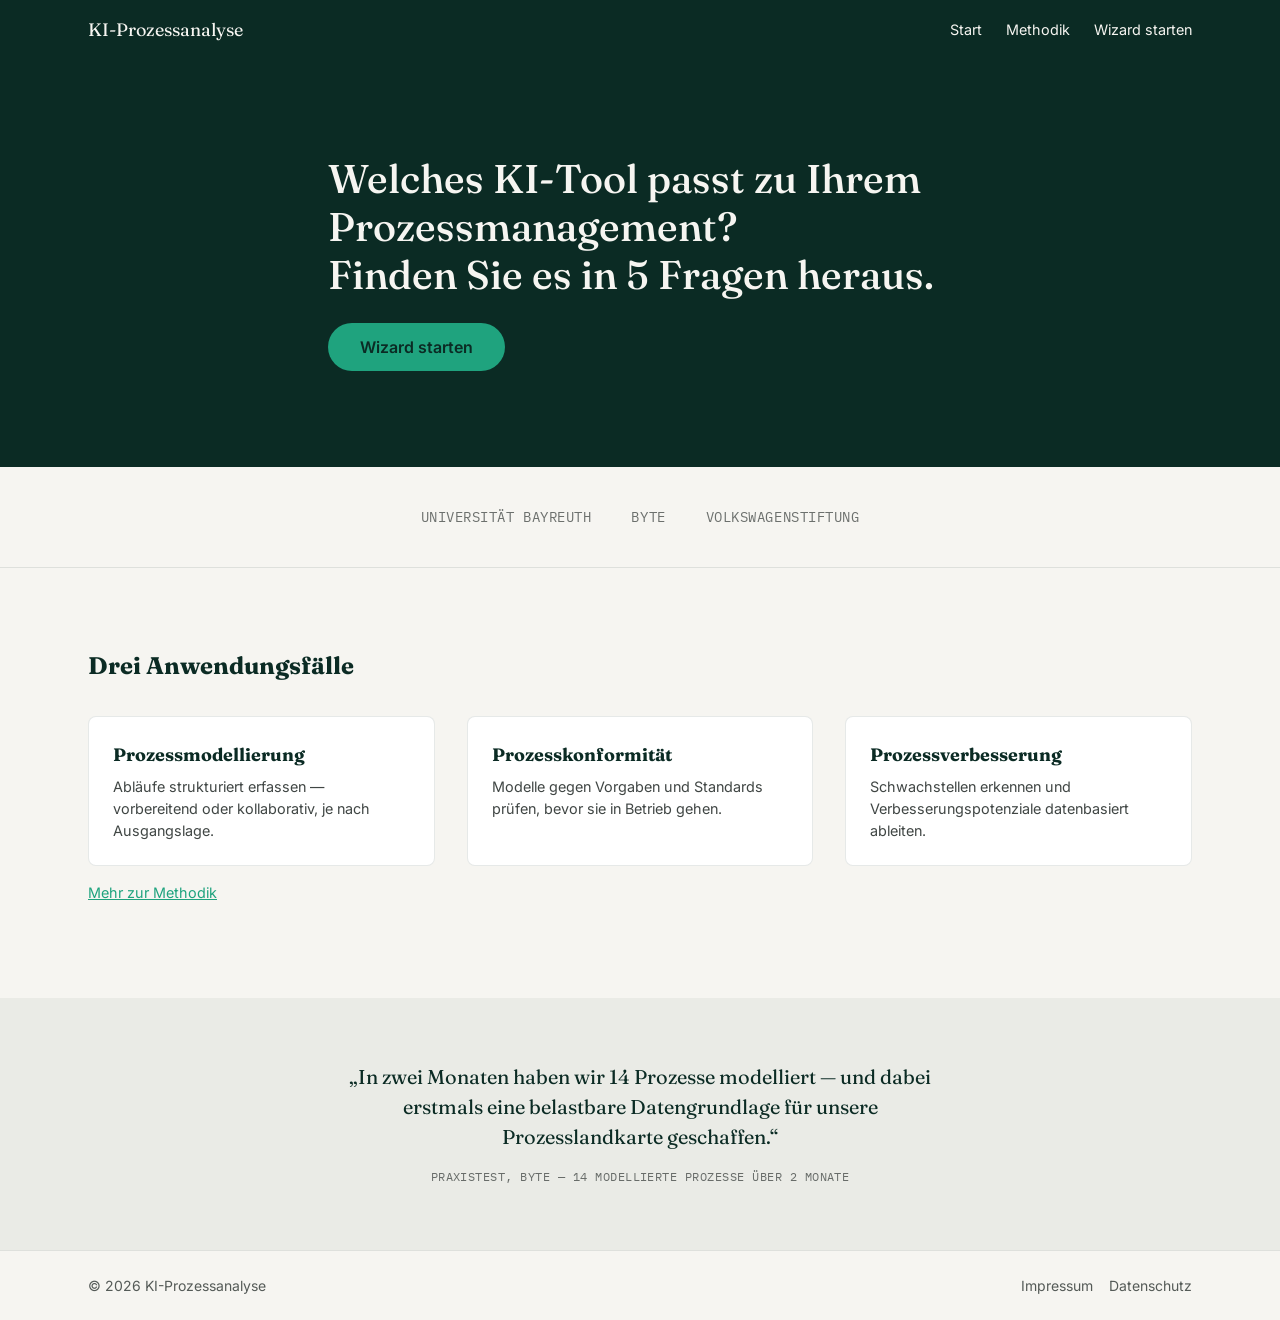
==== index.html @ 572a0d32 "Add interactive decision-tool site per website spec Static HTML/CSS/vanilla JS build (no Node/build " ====
<!DOCTYPE html>
<html lang="de">
<head>
<meta charset="UTF-8" />
<meta name="viewport" content="width=device-width, initial-scale=1.0" />
<title>KI-Prozessanalyse — Finden Sie das passende Tool</title>
<meta
  name="description"
  content="Interaktiver Entscheidungsbaum: Beantworten Sie 5 Fragen und erhalten Sie eine personalisierte Empfehlung für ADONIS, SUMM AI, PICTURE nova oder Open-Source-Alternativen."
/>
<link rel="preconnect" href="https://fonts.googleapis.com" />
<link rel="preconnect" href="https://fonts.gstatic.com" crossorigin />
<link
  href="https://fonts.googleapis.com/css2?family=Fraunces:wght@400;500;600&family=IBM+Plex+Mono:wght@400;500&family=Inter:wght@400;500;600&display=swap"
  rel="stylesheet"
/>
<link rel="stylesheet" href="css/styles.css" />
</head>
<body>

<header class="site-header">
  <div class="wrap">
    <a href="index.html" class="logo">KI-Prozessanalyse</a>
    <nav aria-label="Hauptnavigation">
      <ul>
        <li><a href="index.html">Start</a></li>
        <li><a href="methodik.html">Methodik</a></li>
        <li><a href="wizard.html">Wizard starten</a></li>
      </ul>
    </nav>
  </div>
</header>

<main>
  <section class="hero">
    <div class="wrap-narrow">
      <h1>Welches KI-Tool passt zu Ihrem Prozessmanagement?<br />Finden Sie es in 5 Fragen heraus.</h1>
      <a href="wizard.html" class="btn">Wizard starten</a>
    </div>
  </section>

  <section class="trust-bar">
    <div class="wrap">
      <span>Universität Bayreuth</span>
      <span>byte</span>
      <span>VolkswagenStiftung</span>
    </div>
  </section>

  <section class="section">
    <div class="wrap">
      <h2>Drei Anwendungsfälle</h2>
      <div class="cards">
        <div class="card">
          <h3>Prozessmodellierung</h3>
          <p>Abläufe strukturiert erfassen — vorbereitend oder kollaborativ, je nach Ausgangslage.</p>
        </div>
        <div class="card">
          <h3>Prozesskonformität</h3>
          <p>Modelle gegen Vorgaben und Standards prüfen, bevor sie in Betrieb gehen.</p>
        </div>
        <div class="card">
          <h3>Prozessverbesserung</h3>
          <p>Schwachstellen erkennen und Verbesserungspotenziale datenbasiert ableiten.</p>
        </div>
      </div>
      <p style="margin-top: 1rem; font-size: 0.9rem">
        <a href="methodik.html" style="color: var(--color-accent); text-decoration: underline">Mehr zur Methodik</a>
      </p>
    </div>
  </section>

  <section class="quote-section">
    <div class="wrap-narrow">
      <blockquote>
        &bdquo;In zwei Monaten haben wir 14 Prozesse modelliert &mdash; und dabei erstmals eine belastbare
        Datengrundlage für unsere Prozesslandkarte geschaffen.&ldquo;
      </blockquote>
      <cite>Praxistest, byte &mdash; 14 modellierte Prozesse über 2 Monate</cite>
    </div>
  </section>
</main>

<footer class="site-footer">
  <div class="wrap">
    <span>&copy; 2026 KI-Prozessanalyse</span>
    <nav aria-label="Rechtliches">
      <ul>
        <li><a href="impressum.html">Impressum</a></li>
        <li><a href="datenschutz.html">Datenschutz</a></li>
      </ul>
    </nav>
  </div>
</footer>
</body>
</html>
---- css/styles.css ----
:root {
  --color-primary: #0b2b24;
  --color-accent: #1fa37e;
  --color-accent-light: #8fe3c4;
  --color-neutral: #f6f5f1;
  --color-ink: #101815;
  --color-warn: #c97a3d;

  --font-display: "Fraunces", serif;
  --font-body: "Inter", sans-serif;
  --font-mono: "IBM Plex Mono", monospace;
}

* {
  box-sizing: border-box;
}

html,
body {
  margin: 0;
  padding: 0;
}

body {
  background-color: var(--color-neutral);
  color: var(--color-ink);
  font-family: var(--font-body);
  line-height: 1.5;
}

a {
  color: inherit;
}

:focus-visible {
  outline: 2px solid var(--color-accent);
  outline-offset: 2px;
  border-radius: 2px;
}

@media (prefers-reduced-motion: reduce) {
  *,
  *::before,
  *::after {
    animation-duration: 0.001ms !important;
    animation-iteration-count: 1 !important;
    transition-duration: 0.001ms !important;
    scroll-behavior: auto !important;
  }
}

/* Layout */
.wrap {
  max-width: 72rem;
  margin: 0 auto;
  padding: 0 1.5rem;
}

.wrap-narrow {
  max-width: 42rem;
  margin: 0 auto;
  padding: 0 1.5rem;
}

/* Header */
.site-header {
  background-color: var(--color-primary);
  color: var(--color-neutral);
}

.site-header .wrap {
  display: flex;
  align-items: center;
  justify-content: space-between;
  padding-top: 1rem;
  padding-bottom: 1rem;
}

.site-header .logo {
  font-family: var(--font-display);
  font-size: 1.125rem;
  text-decoration: none;
}

.site-header nav ul {
  display: flex;
  gap: 1.5rem;
  list-style: none;
  margin: 0;
  padding: 0;
  font-size: 0.9rem;
}

.site-header nav a {
  text-decoration: none;
}

.site-header nav a:hover {
  color: var(--color-accent-light);
}

/* Footer */
.site-footer {
  border-top: 1px solid rgba(11, 43, 36, 0.1);
  background-color: var(--color-neutral);
}

.site-footer .wrap {
  display: flex;
  flex-wrap: wrap;
  align-items: center;
  justify-content: space-between;
  gap: 0.5rem;
  padding-top: 1.5rem;
  padding-bottom: 1.5rem;
  font-size: 0.875rem;
  color: rgba(16, 24, 21, 0.7);
}

.site-footer nav ul {
  display: flex;
  gap: 1rem;
  list-style: none;
  margin: 0;
  padding: 0;
}

.site-footer nav a {
  text-decoration: none;
}

.site-footer nav a:hover {
  color: var(--color-accent);
}

/* Hero */
.hero {
  background-color: var(--color-primary);
  color: var(--color-neutral);
}

.hero .wrap-narrow {
  padding-top: 6rem;
  padding-bottom: 6rem;
}

.hero h1 {
  font-family: var(--font-display);
  font-weight: 500;
  font-size: 2.5rem;
  line-height: 1.2;
  margin: 0 0 1.5rem;
}

/* Buttons */
.btn {
  display: inline-block;
  border: none;
  border-radius: 999px;
  background-color: var(--color-accent);
  color: var(--color-primary);
  font-family: var(--font-body);
  font-weight: 600;
  font-size: 1rem;
  padding: 0.75rem 2rem;
  text-decoration: none;
  cursor: pointer;
  transition: background-color 0.2s ease;
}

.btn:hover {
  background-color: var(--color-accent-light);
}

.btn:disabled {
  opacity: 0.6;
  cursor: not-allowed;
}

/* Trust bar */
.trust-bar {
  border-bottom: 1px solid rgba(11, 43, 36, 0.1);
  padding: 2.5rem 0;
}

.trust-bar .wrap {
  display: flex;
  flex-wrap: wrap;
  justify-content: center;
  gap: 1rem 2.5rem;
  font-family: var(--font-mono);
  font-size: 0.85rem;
  text-transform: uppercase;
  letter-spacing: 0.04em;
  color: rgba(16, 24, 21, 0.6);
}

/* Sections */
.section {
  padding: 5rem 0;
}

.section h2 {
  font-family: var(--font-display);
  font-size: 1.5rem;
  color: var(--color-primary);
  margin: 0;
}

.cards {
  display: grid;
  gap: 2rem;
  margin-top: 2rem;
  grid-template-columns: 1fr;
}

@media (min-width: 640px) {
  .cards {
    grid-template-columns: repeat(3, 1fr);
  }
}

.card {
  border: 1px solid rgba(11, 43, 36, 0.1);
  background-color: #fff;
  border-radius: 0.5rem;
  padding: 1.5rem;
}

.card h3 {
  font-family: var(--font-display);
  font-size: 1.125rem;
  color: var(--color-primary);
  margin: 0 0 0.5rem;
}

.card p {
  margin: 0;
  font-size: 0.9rem;
  color: rgba(16, 24, 21, 0.8);
}

/* Quote */
.quote-section {
  background-color: rgba(11, 43, 36, 0.05);
  padding: 4rem 0;
  text-align: center;
}

.quote-section blockquote {
  font-family: var(--font-display);
  font-size: 1.25rem;
  color: var(--color-primary);
  margin: 0;
}

.quote-section cite {
  display: block;
  margin-top: 1rem;
  font-family: var(--font-mono);
  font-size: 0.75rem;
  text-transform: uppercase;
  letter-spacing: 0.04em;
  color: rgba(16, 24, 21, 0.6);
  font-style: normal;
}

/* Wizard */
.wizard-section {
  padding: 4rem 0;
}

.process-path {
  width: 100%;
}

.process-path .step-label {
  font-family: var(--font-mono);
  font-size: 0.75rem;
  text-transform: uppercase;
  letter-spacing: 0.04em;
  color: rgba(11, 43, 36, 0.7);
  margin-bottom: 0.5rem;
}

.process-path svg {
  width: 100%;
  height: 1rem;
  overflow: visible;
  display: block;
}

.process-path .progress-line {
  transition: x2 0.4s ease-out;
}

.process-path circle {
  transition: r 0.3s ease, fill 0.3s ease;
}

.wizard-question h1 {
  font-family: var(--font-display);
  font-size: 1.875rem;
  color: var(--color-primary);
  margin: 2.5rem 0 0;
}

.wizard-question .helper {
  margin-top: 0.5rem;
  font-size: 0.9rem;
  color: rgba(16, 24, 21, 0.7);
}

.options {
  display: flex;
  flex-direction: column;
  gap: 0.75rem;
  margin-top: 2rem;
}

.option-btn {
  border: 1px solid rgba(11, 43, 36, 0.15);
  background-color: #fff;
  color: var(--color-ink);
  border-radius: 0.5rem;
  padding: 1rem 1.5rem;
  text-align: left;
  font-family: var(--font-body);
  font-size: 1rem;
  cursor: pointer;
  transition: border-color 0.2s ease, background-color 0.2s ease;
}

.option-btn:hover {
  border-color: var(--color-accent);
  background-color: rgba(143, 227, 196, 0.2);
}

.option-btn.selected {
  border-color: var(--color-accent);
  background-color: rgba(31, 163, 126, 0.1);
  color: var(--color-primary);
}

.back-link {
  margin-top: 2rem;
  background: none;
  border: none;
  padding: 0;
  font-family: var(--font-mono);
  font-size: 0.75rem;
  text-transform: uppercase;
  letter-spacing: 0.04em;
  color: rgba(16, 24, 21, 0.6);
  cursor: pointer;
}

.back-link:hover {
  color: var(--color-primary);
}

/* Result page */
.result-eyebrow {
  font-family: var(--font-mono);
  font-size: 0.75rem;
  text-transform: uppercase;
  letter-spacing: 0.04em;
  color: var(--color-accent);
}

.result-title {
  font-family: var(--font-display);
  font-size: 2.5rem;
  color: var(--color-primary);
  margin: 0.5rem 0;
}

.result-tagline {
  font-size: 1.125rem;
  color: rgba(16, 24, 21, 0.8);
}

.panel {
  border: 1px solid rgba(11, 43, 36, 0.1);
  background-color: #fff;
  border-radius: 0.5rem;
  padding: 1.25rem;
  margin-top: 1.5rem;
}

.panel h2 {
  font-family: var(--font-mono);
  font-size: 0.75rem;
  text-transform: uppercase;
  letter-spacing: 0.04em;
  color: rgba(16, 24, 21, 0.6);
  margin: 0 0 0.75rem;
}

.panel h2.alt-title {
  font-family: var(--font-display);
  font-size: 1.125rem;
  color: var(--color-primary);
  text-transform: none;
  letter-spacing: normal;
}

.answer-list {
  list-style: none;
  margin: 0;
  padding: 0;
  font-size: 0.9rem;
  color: rgba(16, 24, 21, 0.8);
}

.answer-list li {
  padding: 0.35rem 0;
}

.answer-list .q {
  color: rgba(16, 24, 21, 0.5);
}

/* Lead form */
.lead-form {
  display: flex;
  flex-direction: column;
  gap: 0.75rem;
}

.lead-form label {
  font-family: var(--font-mono);
  font-size: 0.75rem;
  text-transform: uppercase;
  letter-spacing: 0.04em;
  color: rgba(16, 24, 21, 0.6);
}

.lead-form .row {
  display: flex;
  flex-direction: column;
  gap: 0.75rem;
}

@media (min-width: 640px) {
  .lead-form .row {
    flex-direction: row;
  }
}

.lead-form input[type="email"] {
  flex: 1;
  border: 1px solid rgba(11, 43, 36, 0.2);
  border-radius: 0.375rem;
  padding: 0.75rem 1rem;
  font-family: var(--font-body);
  font-size: 1rem;
  color: var(--color-ink);
}

.lead-form .error {
  color: var(--color-warn);
  font-size: 0.875rem;
  margin: 0;
}

.lead-success {
  border: 1px solid var(--color-accent);
  background-color: rgba(31, 163, 126, 0.1);
  border-radius: 0.5rem;
  padding: 1.5rem;
}

/* Notices */
.notice {
  border: 1px solid rgba(201, 122, 61, 0.4);
  background-color: rgba(201, 122, 61, 0.1);
  border-radius: 0.5rem;
  padding: 1rem;
  font-size: 0.9rem;
  color: rgba(16, 24, 21, 0.8);
}

.center {
  text-align: center;
}
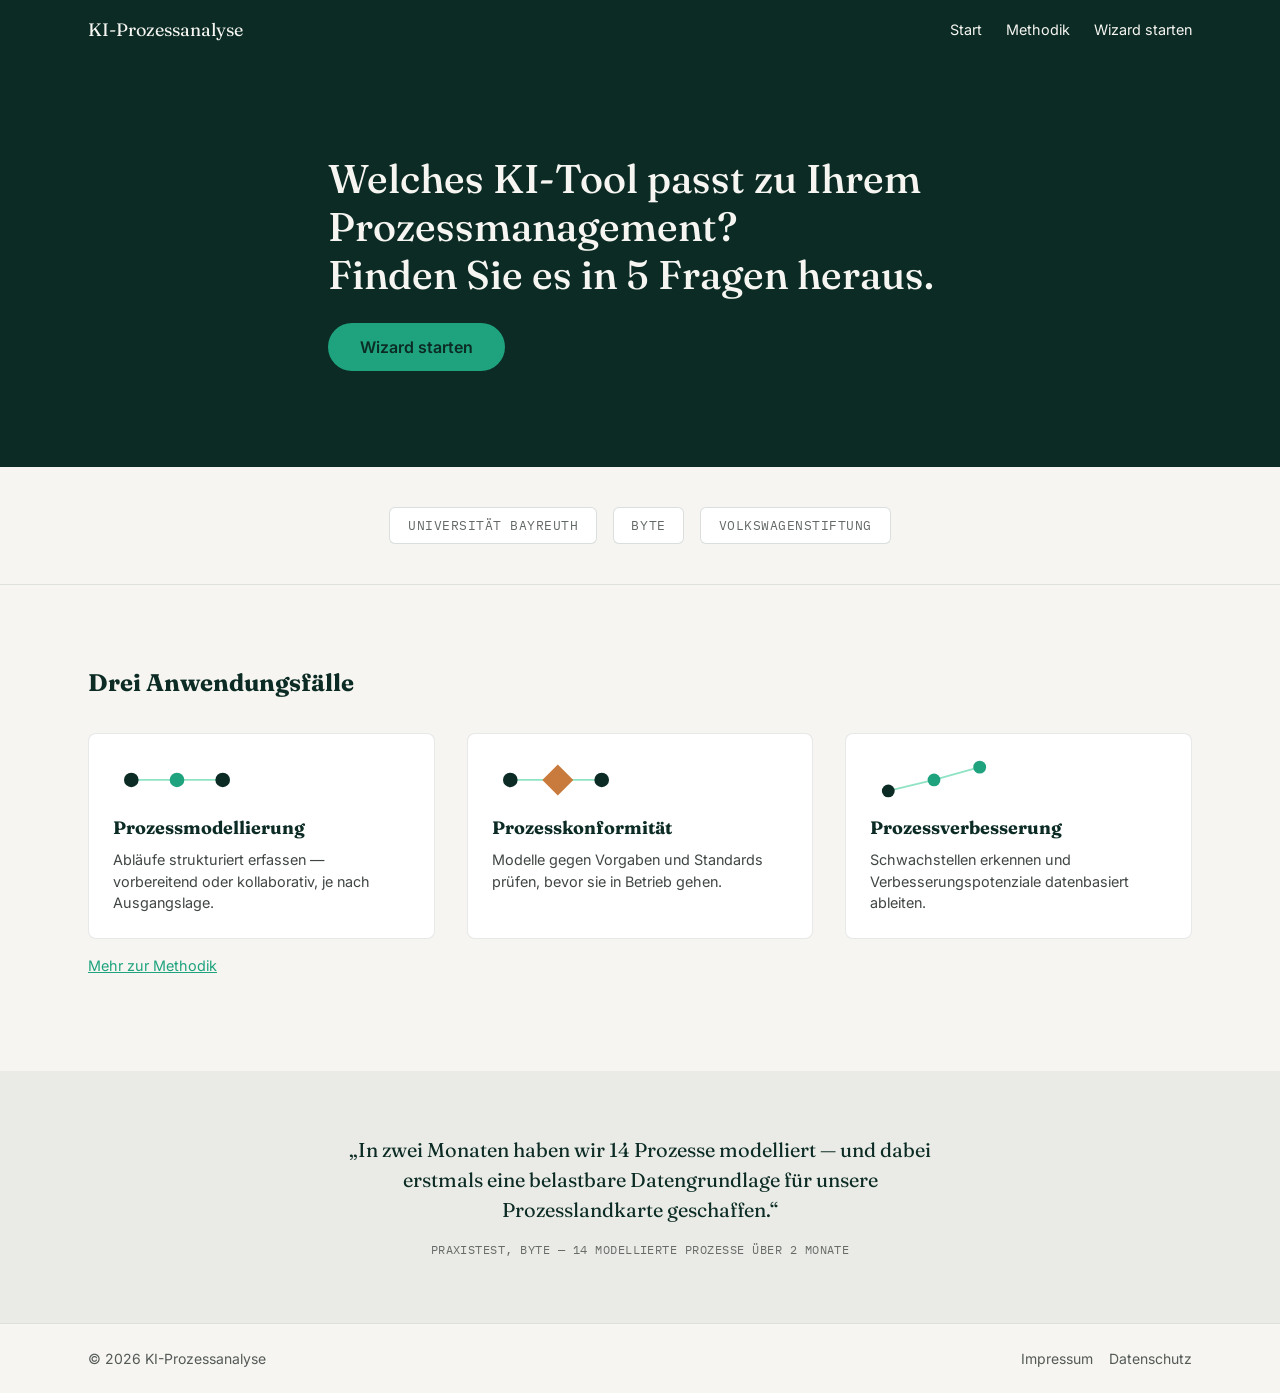
==== commit 0a9451cb: "Weighted scoring for tool recommendation; use-case SVG icons and logo-bar styling Co-Authored-By: Cl" ====
--- a/index.html
+++ b/index.html
@@ -41,9 +41,9 @@
 
   <section class="trust-bar">
     <div class="wrap">
-      <span>Universität Bayreuth</span>
-      <span>byte</span>
-      <span>VolkswagenStiftung</span>
+      <span class="trust-item">Universität Bayreuth</span>
+      <span class="trust-item">byte</span>
+      <span class="trust-item">VolkswagenStiftung</span>
     </div>
   </section>
 
@@ -52,14 +52,33 @@
       <h2>Drei Anwendungsfälle</h2>
       <div class="cards">
         <div class="card">
+          <svg class="usecase-icon" viewBox="0 0 140 48" aria-hidden="true">
+            <line x1="20" y1="24" x2="120" y2="24" stroke="var(--color-accent-light)" stroke-width="2" />
+            <circle cx="20" cy="24" r="8" fill="var(--color-primary)" />
+            <circle cx="70" cy="24" r="8" fill="var(--color-accent)" />
+            <circle cx="120" cy="24" r="8" fill="var(--color-primary)" />
+          </svg>
           <h3>Prozessmodellierung</h3>
           <p>Abläufe strukturiert erfassen — vorbereitend oder kollaborativ, je nach Ausgangslage.</p>
         </div>
         <div class="card">
+          <svg class="usecase-icon" viewBox="0 0 140 48" aria-hidden="true">
+            <line x1="20" y1="24" x2="120" y2="24" stroke="var(--color-accent-light)" stroke-width="2" />
+            <circle cx="20" cy="24" r="8" fill="var(--color-primary)" />
+            <rect x="60" y="12" width="24" height="24" transform="rotate(45 72 24)" fill="var(--color-warn)" />
+            <circle cx="120" cy="24" r="8" fill="var(--color-primary)" />
+          </svg>
           <h3>Prozesskonformität</h3>
           <p>Modelle gegen Vorgaben und Standards prüfen, bevor sie in Betrieb gehen.</p>
         </div>
         <div class="card">
+          <svg class="usecase-icon" viewBox="0 0 140 48" aria-hidden="true">
+            <line x1="20" y1="36" x2="70" y2="24" stroke="var(--color-accent-light)" stroke-width="2" />
+            <line x1="70" y1="24" x2="120" y2="10" stroke="var(--color-accent-light)" stroke-width="2" />
+            <circle cx="20" cy="36" r="7" fill="var(--color-primary)" />
+            <circle cx="70" cy="24" r="7" fill="var(--color-accent)" />
+            <circle cx="120" cy="10" r="7" fill="var(--color-accent)" />
+          </svg>
           <h3>Prozessverbesserung</h3>
           <p>Schwachstellen erkennen und Verbesserungspotenziale datenbasiert ableiten.</p>
         </div>
--- a/css/styles.css
+++ b/css/styles.css
@@ -187,12 +187,19 @@
   display: flex;
   flex-wrap: wrap;
   justify-content: center;
-  gap: 1rem 2.5rem;
-  font-family: var(--font-mono);
-  font-size: 0.85rem;
-  text-transform: uppercase;
-  letter-spacing: 0.04em;
-  color: rgba(16, 24, 21, 0.6);
+  gap: 1rem;
+}
+
+.trust-item {
+  border: 1px solid rgba(11, 43, 36, 0.15);
+  border-radius: 0.375rem;
+  background-color: #fff;
+  padding: 0.5rem 1.1rem;
+  font-family: var(--font-mono);
+  font-size: 0.8rem;
+  text-transform: uppercase;
+  letter-spacing: 0.04em;
+  color: rgba(16, 24, 21, 0.65);
 }
 
 /* Sections */
@@ -225,6 +232,14 @@
   background-color: #fff;
   border-radius: 0.5rem;
   padding: 1.5rem;
+}
+
+.usecase-icon {
+  display: block;
+  width: 100%;
+  max-width: 8rem;
+  height: auto;
+  margin-bottom: 0.75rem;
 }
 
 .card h3 {
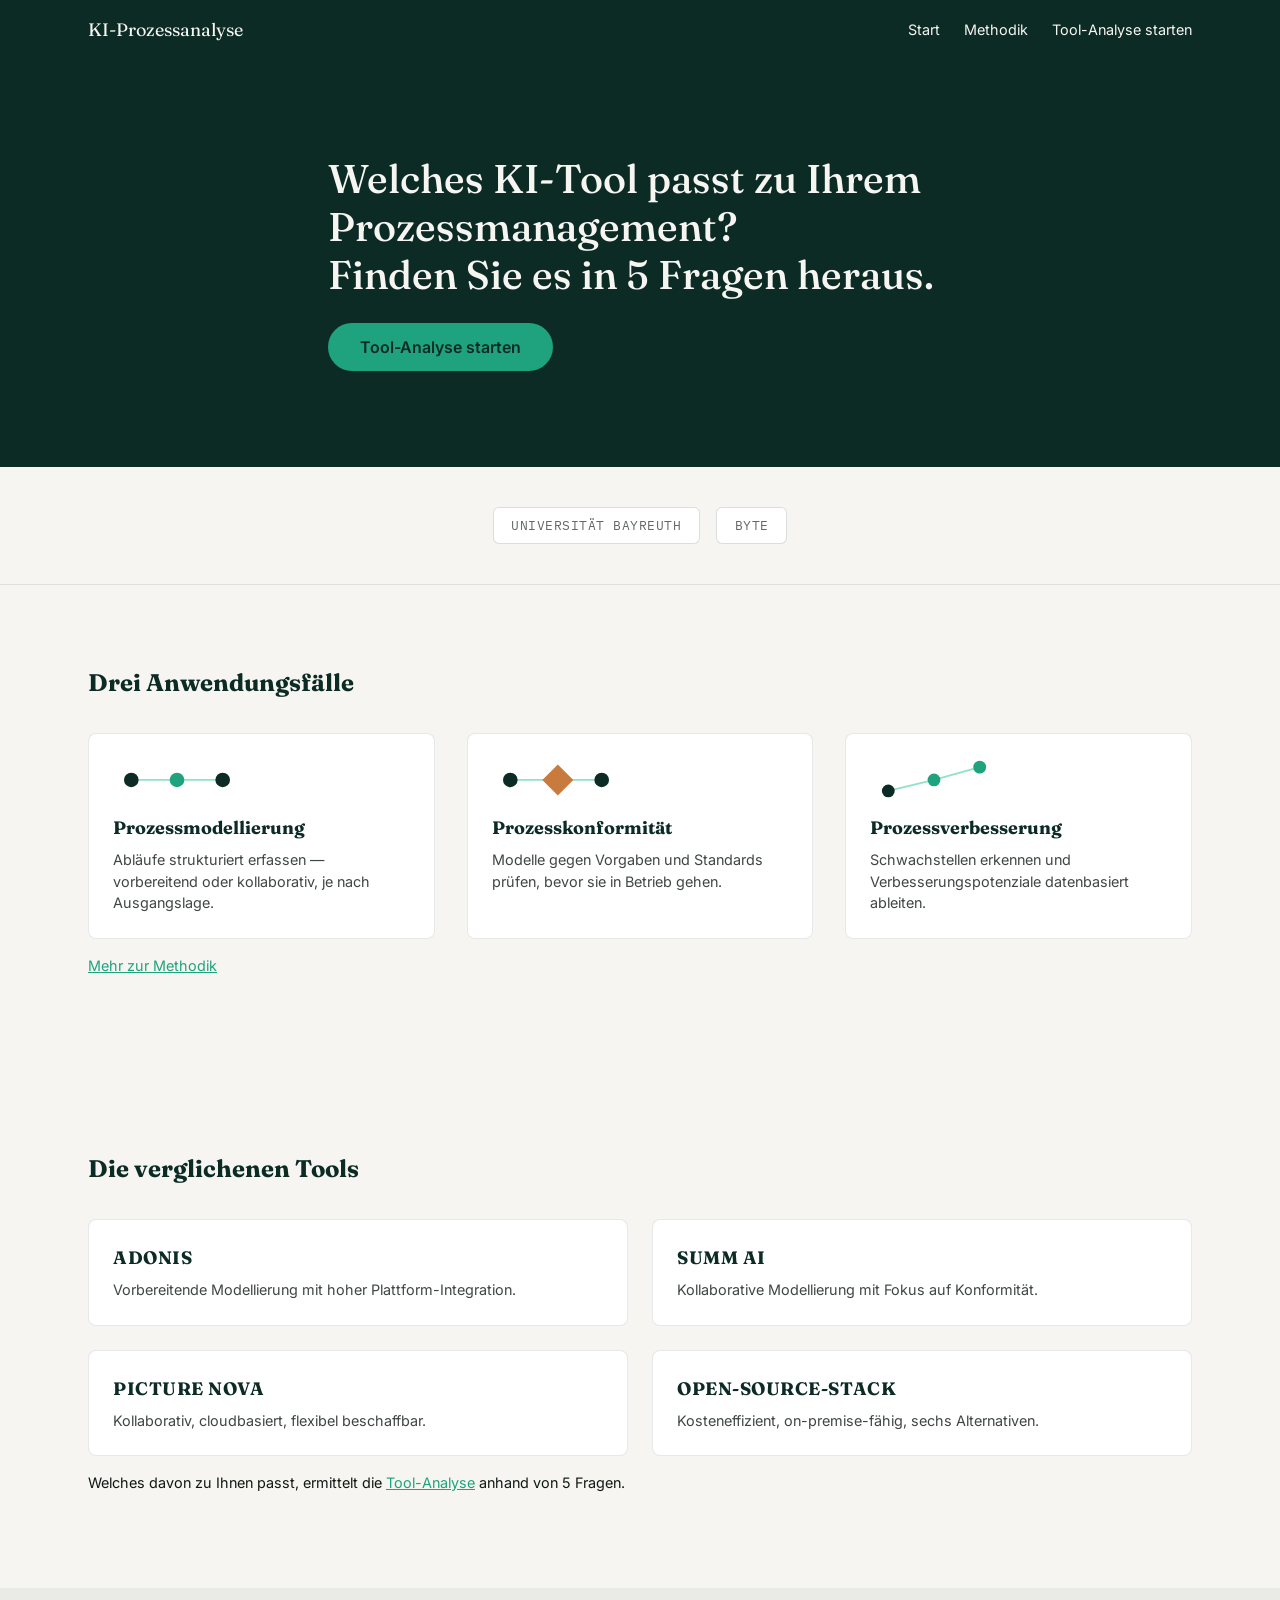
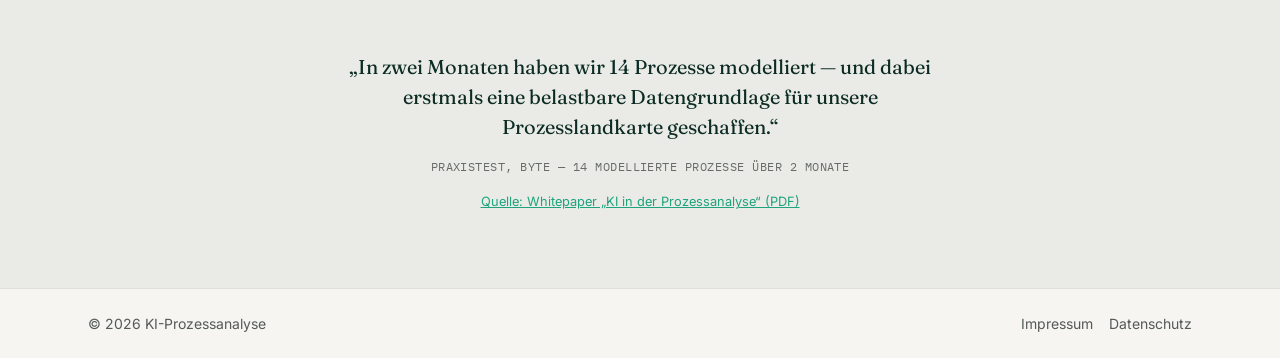
==== commit cafc1213: "Rename Wizard to Tool-Analyse, fix progress-path circles, add tools overview and consultation CTA - " ====
--- a/index.html
+++ b/index.html
@@ -25,7 +25,7 @@
       <ul>
         <li><a href="index.html">Start</a></li>
         <li><a href="methodik.html">Methodik</a></li>
-        <li><a href="wizard.html">Wizard starten</a></li>
+        <li><a href="wizard.html">Tool-Analyse starten</a></li>
       </ul>
     </nav>
   </div>
@@ -35,7 +35,7 @@
   <section class="hero">
     <div class="wrap-narrow">
       <h1>Welches KI-Tool passt zu Ihrem Prozessmanagement?<br />Finden Sie es in 5 Fragen heraus.</h1>
-      <a href="wizard.html" class="btn">Wizard starten</a>
+      <a href="wizard.html" class="btn">Tool-Analyse starten</a>
     </div>
   </section>
 
@@ -43,7 +43,6 @@
     <div class="wrap">
       <span class="trust-item">Universität Bayreuth</span>
       <span class="trust-item">byte</span>
-      <span class="trust-item">VolkswagenStiftung</span>
     </div>
   </section>
 
@@ -89,6 +88,35 @@
     </div>
   </section>
 
+  <section class="section">
+    <div class="wrap">
+      <h2>Die verglichenen Tools</h2>
+      <div class="tools-grid">
+        <div class="card">
+          <h3 class="tool-name">ADONIS</h3>
+          <p>Vorbereitende Modellierung mit hoher Plattform-Integration.</p>
+        </div>
+        <div class="card">
+          <h3 class="tool-name">SUMM AI</h3>
+          <p>Kollaborative Modellierung mit Fokus auf Konformität.</p>
+        </div>
+        <div class="card">
+          <h3 class="tool-name">PICTURE nova</h3>
+          <p>Kollaborativ, cloudbasiert, flexibel beschaffbar.</p>
+        </div>
+        <div class="card">
+          <h3 class="tool-name">Open-Source-Stack</h3>
+          <p>Kosteneffizient, on-premise-fähig, sechs Alternativen.</p>
+        </div>
+      </div>
+      <p style="margin-top: 1rem; font-size: 0.9rem">
+        Welches davon zu Ihnen passt, ermittelt die
+        <a href="wizard.html" style="color: var(--color-accent); text-decoration: underline">Tool-Analyse</a> anhand
+        von 5 Fragen.
+      </p>
+    </div>
+  </section>
+
   <section class="quote-section">
     <div class="wrap-narrow">
       <blockquote>
@@ -96,6 +124,13 @@
         Datengrundlage für unsere Prozesslandkarte geschaffen.&ldquo;
       </blockquote>
       <cite>Praxistest, byte &mdash; 14 modellierte Prozesse über 2 Monate</cite>
+      <p style="margin-top: 1rem; font-size: 0.8rem">
+        <a
+          href="https://epub.uni-bayreuth.de/id/eprint/8942/1/KI_in_der_Prozessanalyse.pdf"
+          style="color: var(--color-accent); text-decoration: underline"
+          >Quelle: Whitepaper &bdquo;KI in der Prozessanalyse&ldquo; (PDF)</a
+        >
+      </p>
     </div>
   </section>
 </main>
--- a/css/styles.css
+++ b/css/styles.css
@@ -249,6 +249,28 @@
   margin: 0 0 0.5rem;
 }
 
+.tools-grid {
+  display: grid;
+  gap: 1.5rem;
+  margin-top: 2rem;
+  grid-template-columns: 1fr;
+}
+
+@media (min-width: 640px) {
+  .tools-grid {
+    grid-template-columns: repeat(2, 1fr);
+  }
+}
+
+.tool-name {
+  font-family: var(--font-mono);
+  font-size: 1rem;
+  text-transform: uppercase;
+  letter-spacing: 0.03em;
+  color: var(--color-primary);
+  margin: 0 0 0.5rem;
+}
+
 .card p {
   margin: 0;
   font-size: 0.9rem;
@@ -280,7 +302,7 @@
   font-style: normal;
 }
 
-/* Wizard */
+/* Tool-Analyse */
 .wizard-section {
   padding: 4rem 0;
 }
@@ -298,19 +320,47 @@
   margin-bottom: 0.5rem;
 }
 
-.process-path svg {
-  width: 100%;
-  height: 1rem;
-  overflow: visible;
-  display: block;
-}
-
-.process-path .progress-line {
-  transition: x2 0.4s ease-out;
-}
-
-.process-path circle {
-  transition: r 0.3s ease, fill 0.3s ease;
+.path-track {
+  position: relative;
+  height: 3px;
+  background-color: var(--color-accent-light);
+  border-radius: 999px;
+  margin: 0.6rem 0 0.5rem;
+}
+
+.path-fill {
+  position: absolute;
+  top: 0;
+  left: 0;
+  height: 100%;
+  background-color: var(--color-accent);
+  border-radius: 999px;
+  transition: width 0.4s ease;
+}
+
+.path-node {
+  position: absolute;
+  top: 50%;
+  width: 13px;
+  height: 13px;
+  border-radius: 50%;
+  background-color: var(--color-neutral);
+  border: 2px solid var(--color-accent-light);
+  transform: translate(-50%, -50%);
+  transition: all 0.3s ease;
+}
+
+.path-node.done {
+  background-color: var(--color-accent);
+  border-color: var(--color-accent);
+}
+
+.path-node.current {
+  width: 17px;
+  height: 17px;
+  background-color: var(--color-accent);
+  border-color: var(--color-primary);
+  box-shadow: 0 0 0 4px rgba(31, 163, 126, 0.22);
 }
 
 .wizard-question h1 {
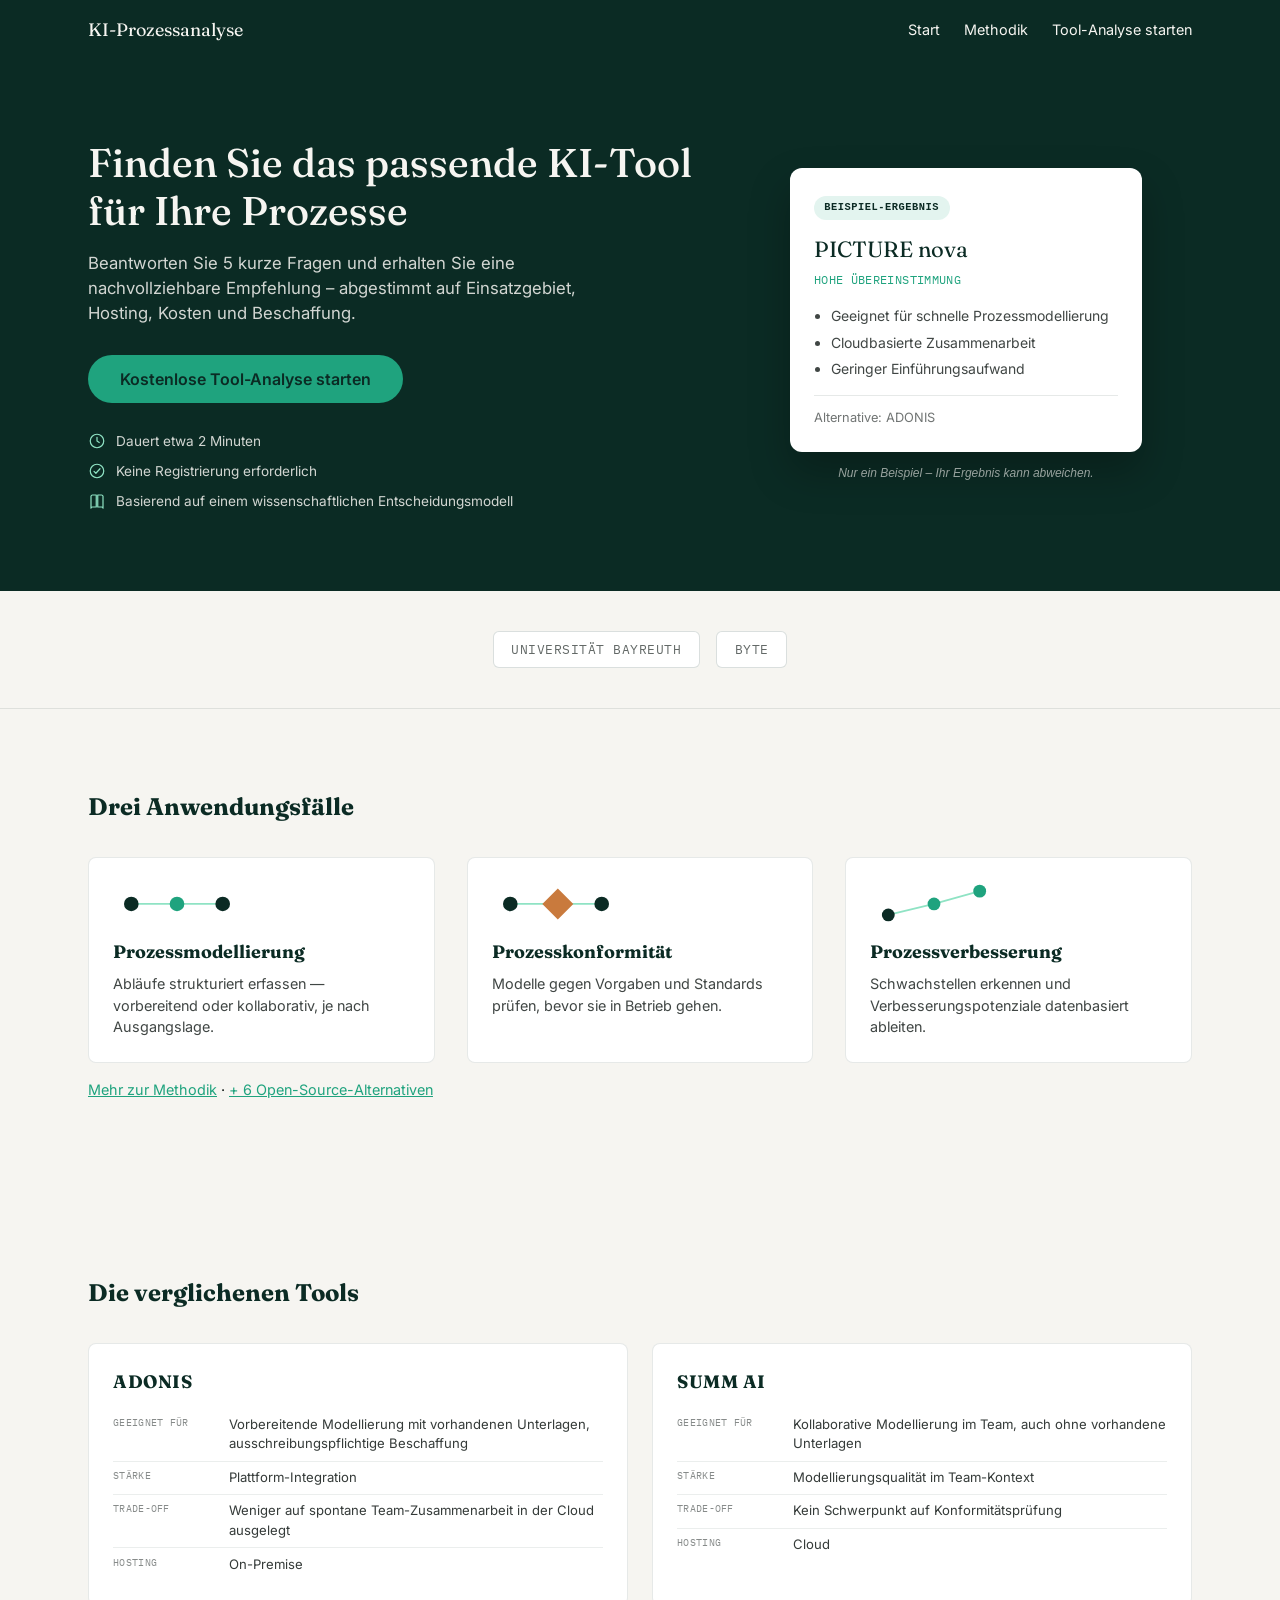
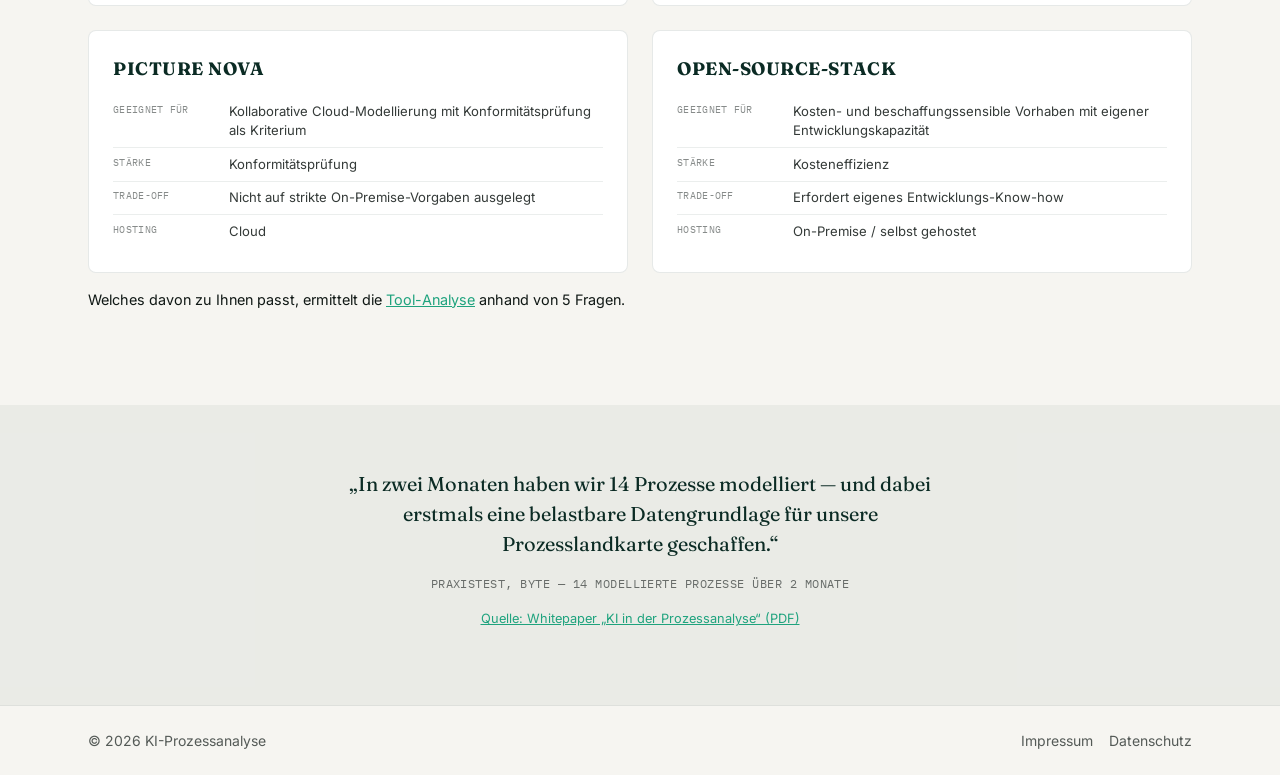
==== commit 66351567: "Rework hero, tool cards, and result flow; add Open-Source tool table - Hero: outcome-focused copy, e" ====
--- a/index.html
+++ b/index.html
@@ -33,9 +33,53 @@
 
 <main>
   <section class="hero">
-    <div class="wrap-narrow">
-      <h1>Welches KI-Tool passt zu Ihrem Prozessmanagement?<br />Finden Sie es in 5 Fragen heraus.</h1>
-      <a href="wizard.html" class="btn">Tool-Analyse starten</a>
+    <div class="wrap hero-grid">
+      <div class="hero-copy">
+        <h1>Finden Sie das passende KI-Tool für Ihre Prozesse</h1>
+        <p class="hero-subhead">
+          Beantworten Sie 5 kurze Fragen und erhalten Sie eine nachvollziehbare Empfehlung &ndash; abgestimmt auf
+          Einsatzgebiet, Hosting, Kosten und Beschaffung.
+        </p>
+        <a href="wizard.html" class="btn">Kostenlose Tool-Analyse starten</a>
+        <ul class="reassurance-list">
+          <li>
+            <svg class="reassurance-icon" viewBox="0 0 24 24" fill="none" stroke="currentColor" stroke-width="1.6" aria-hidden="true">
+              <circle cx="12" cy="12" r="9" />
+              <path d="M12 7v5l3 2" stroke-linecap="round" stroke-linejoin="round" />
+            </svg>
+            Dauert etwa 2 Minuten
+          </li>
+          <li>
+            <svg class="reassurance-icon" viewBox="0 0 24 24" fill="none" stroke="currentColor" stroke-width="1.6" aria-hidden="true">
+              <circle cx="12" cy="12" r="9" />
+              <path d="M8 12.5l2.5 2.5L16 9" stroke-linecap="round" stroke-linejoin="round" />
+            </svg>
+            Keine Registrierung erforderlich
+          </li>
+          <li>
+            <svg class="reassurance-icon" viewBox="0 0 24 24" fill="none" stroke="currentColor" stroke-width="1.6" aria-hidden="true">
+              <path d="M4 5.5A2 2 0 0 1 6 4h5v16H6a2 2 0 0 0-2 1.5V5.5Z" stroke-linejoin="round" />
+              <path d="M20 5.5A2 2 0 0 0 18 4h-5v16h5a2 2 0 0 1 2 1.5V5.5Z" stroke-linejoin="round" />
+            </svg>
+            Basierend auf einem wissenschaftlichen Entscheidungsmodell
+          </li>
+        </ul>
+      </div>
+
+      <div class="hero-sample">
+        <div class="sample-card" role="img" aria-label="Beispielhaftes Ergebnis: PICTURE nova mit hoher Übereinstimmung. Dies ist nicht Ihr tatsächliches Ergebnis.">
+          <span class="sample-badge">Beispiel-Ergebnis</span>
+          <p class="sample-tool">PICTURE nova</p>
+          <p class="sample-status">Hohe Übereinstimmung</p>
+          <ul class="sample-reasons">
+            <li>Geeignet für schnelle Prozessmodellierung</li>
+            <li>Cloudbasierte Zusammenarbeit</li>
+            <li>Geringer Einführungsaufwand</li>
+          </ul>
+          <p class="sample-alt">Alternative: ADONIS</p>
+        </div>
+        <p class="sample-caption">Nur ein Beispiel &ndash; Ihr Ergebnis kann abweichen.</p>
+      </div>
     </div>
   </section>
 
@@ -84,6 +128,10 @@
       </div>
       <p style="margin-top: 1rem; font-size: 0.9rem">
         <a href="methodik.html" style="color: var(--color-accent); text-decoration: underline">Mehr zur Methodik</a>
+        &middot;
+        <a href="methodik.html#open-source-tools" style="color: var(--color-accent); text-decoration: underline"
+          >+ 6 Open-Source-Alternativen</a
+        >
       </p>
     </div>
   </section>
@@ -94,19 +142,39 @@
       <div class="tools-grid">
         <div class="card">
           <h3 class="tool-name">ADONIS</h3>
-          <p>Vorbereitende Modellierung mit hoher Plattform-Integration.</p>
+          <dl class="tool-facts">
+            <div><dt>Geeignet für</dt><dd>Vorbereitende Modellierung mit vorhandenen Unterlagen, ausschreibungspflichtige Beschaffung</dd></div>
+            <div><dt>Stärke</dt><dd>Plattform-Integration</dd></div>
+            <div><dt>Trade-off</dt><dd>Weniger auf spontane Team-Zusammenarbeit in der Cloud ausgelegt</dd></div>
+            <div><dt>Hosting</dt><dd>On-Premise</dd></div>
+          </dl>
         </div>
         <div class="card">
           <h3 class="tool-name">SUMM AI</h3>
-          <p>Kollaborative Modellierung mit Fokus auf Konformität.</p>
+          <dl class="tool-facts">
+            <div><dt>Geeignet für</dt><dd>Kollaborative Modellierung im Team, auch ohne vorhandene Unterlagen</dd></div>
+            <div><dt>Stärke</dt><dd>Modellierungsqualität im Team-Kontext</dd></div>
+            <div><dt>Trade-off</dt><dd>Kein Schwerpunkt auf Konformitätsprüfung</dd></div>
+            <div><dt>Hosting</dt><dd>Cloud</dd></div>
+          </dl>
         </div>
         <div class="card">
           <h3 class="tool-name">PICTURE nova</h3>
-          <p>Kollaborativ, cloudbasiert, flexibel beschaffbar.</p>
+          <dl class="tool-facts">
+            <div><dt>Geeignet für</dt><dd>Kollaborative Cloud-Modellierung mit Konformitätsprüfung als Kriterium</dd></div>
+            <div><dt>Stärke</dt><dd>Konformitätsprüfung</dd></div>
+            <div><dt>Trade-off</dt><dd>Nicht auf strikte On-Premise-Vorgaben ausgelegt</dd></div>
+            <div><dt>Hosting</dt><dd>Cloud</dd></div>
+          </dl>
         </div>
         <div class="card">
           <h3 class="tool-name">Open-Source-Stack</h3>
-          <p>Kosteneffizient, on-premise-fähig, sechs Alternativen.</p>
+          <dl class="tool-facts">
+            <div><dt>Geeignet für</dt><dd>Kosten- und beschaffungssensible Vorhaben mit eigener Entwicklungskapazität</dd></div>
+            <div><dt>Stärke</dt><dd>Kosteneffizienz</dd></div>
+            <div><dt>Trade-off</dt><dd>Erfordert eigenes Entwicklungs-Know-how</dd></div>
+            <div><dt>Hosting</dt><dd>On-Premise / selbst gehostet</dd></div>
+          </dl>
         </div>
       </div>
       <p style="margin-top: 1rem; font-size: 0.9rem">
--- a/css/styles.css
+++ b/css/styles.css
@@ -139,9 +139,21 @@
   color: var(--color-neutral);
 }
 
-.hero .wrap-narrow {
-  padding-top: 6rem;
-  padding-bottom: 6rem;
+.hero-grid {
+  display: grid;
+  grid-template-columns: 1fr;
+  align-items: center;
+  gap: 2.5rem;
+  padding-top: 4rem;
+  padding-bottom: 4rem;
+}
+
+@media (min-width: 860px) {
+  .hero-grid {
+    grid-template-columns: 1.15fr 0.85fr;
+    padding-top: 5rem;
+    padding-bottom: 5rem;
+  }
 }
 
 .hero h1 {
@@ -149,7 +161,110 @@
   font-weight: 500;
   font-size: 2.5rem;
   line-height: 1.2;
-  margin: 0 0 1.5rem;
+  margin: 0 0 1rem;
+}
+
+.hero-subhead {
+  margin: 0 0 1.75rem;
+  max-width: 34rem;
+  font-size: 1.05rem;
+  color: rgba(246, 245, 241, 0.85);
+}
+
+.reassurance-list {
+  list-style: none;
+  margin: 1.75rem 0 0;
+  padding: 0;
+  display: flex;
+  flex-direction: column;
+  gap: 0.6rem;
+  font-size: 0.85rem;
+  color: rgba(246, 245, 241, 0.85);
+}
+
+.reassurance-list li {
+  display: flex;
+  align-items: center;
+  gap: 0.6rem;
+}
+
+.reassurance-icon {
+  flex-shrink: 0;
+  width: 18px;
+  height: 18px;
+  color: var(--color-accent-light);
+}
+
+.hero-sample {
+  display: flex;
+  flex-direction: column;
+  align-items: center;
+  gap: 0.75rem;
+}
+
+.sample-card {
+  width: 100%;
+  max-width: 22rem;
+  background-color: #fff;
+  color: var(--color-ink);
+  border-radius: 0.75rem;
+  padding: 1.5rem;
+  box-shadow: 0 20px 40px rgba(0, 0, 0, 0.25);
+}
+
+.sample-badge {
+  display: inline-block;
+  border-radius: 999px;
+  background-color: rgba(31, 163, 126, 0.12);
+  color: var(--color-primary);
+  font-weight: 600;
+  padding: 0.25rem 0.65rem;
+  margin-bottom: 0.85rem;
+  font-family: var(--font-mono);
+  font-size: 0.65rem;
+  text-transform: uppercase;
+  letter-spacing: 0.05em;
+}
+
+.sample-tool {
+  font-family: var(--font-display);
+  font-size: 1.375rem;
+  color: var(--color-primary);
+  margin: 0;
+}
+
+.sample-status {
+  font-family: var(--font-mono);
+  font-size: 0.75rem;
+  text-transform: uppercase;
+  letter-spacing: 0.03em;
+  color: var(--color-accent);
+  margin: 0.3rem 0 1rem;
+}
+
+.sample-reasons {
+  margin: 0 0 1rem;
+  padding-left: 1.1rem;
+  display: flex;
+  flex-direction: column;
+  gap: 0.35rem;
+  font-size: 0.875rem;
+  color: rgba(16, 24, 21, 0.8);
+}
+
+.sample-alt {
+  margin: 0;
+  padding-top: 0.75rem;
+  border-top: 1px solid rgba(11, 43, 36, 0.1);
+  font-size: 0.8rem;
+  color: rgba(16, 24, 21, 0.6);
+}
+
+.sample-caption {
+  margin: 0;
+  font-size: 0.75rem;
+  font-style: italic;
+  color: rgba(246, 245, 241, 0.6);
 }
 
 /* Buttons */
@@ -260,6 +375,97 @@
   .tools-grid {
     grid-template-columns: repeat(2, 1fr);
   }
+}
+
+.table-scroll {
+  overflow-x: auto;
+  margin-top: 1rem;
+  -webkit-overflow-scrolling: touch;
+}
+
+.os-table {
+  width: 100%;
+  min-width: 640px;
+  border-collapse: collapse;
+  font-size: 0.85rem;
+}
+
+.os-table th,
+.os-table td {
+  padding: 0.6rem 0.9rem;
+  border-bottom: 1px solid rgba(11, 43, 36, 0.12);
+  text-align: left;
+  vertical-align: top;
+}
+
+.os-table th {
+  font-family: var(--font-mono);
+  font-size: 0.7rem;
+  text-transform: uppercase;
+  letter-spacing: 0.03em;
+  color: rgba(16, 24, 21, 0.6);
+  white-space: nowrap;
+}
+
+.os-table .tool-name-cell {
+  font-family: var(--font-mono);
+  font-weight: 500;
+  color: var(--color-primary);
+  white-space: nowrap;
+}
+
+.ux-badge {
+  display: inline-block;
+  border-radius: 999px;
+  padding: 0.15rem 0.6rem;
+  font-size: 0.75rem;
+  text-transform: capitalize;
+}
+
+.ux-hoch {
+  background-color: rgba(31, 163, 126, 0.15);
+  color: var(--color-accent);
+}
+
+.ux-mittel {
+  background-color: rgba(16, 24, 21, 0.08);
+  color: rgba(16, 24, 21, 0.7);
+}
+
+.ux-gering {
+  background-color: rgba(201, 122, 61, 0.15);
+  color: var(--color-warn);
+}
+
+.tool-facts {
+  margin: 0.85rem 0 0;
+}
+
+.tool-facts > div {
+  display: grid;
+  grid-template-columns: 6.5rem 1fr;
+  gap: 0.75rem;
+  padding: 0.4rem 0;
+  border-top: 1px solid rgba(11, 43, 36, 0.08);
+  font-size: 0.82rem;
+}
+
+.tool-facts > div:first-child {
+  border-top: none;
+}
+
+.tool-facts dt {
+  margin: 0;
+  font-family: var(--font-mono);
+  font-size: 0.65rem;
+  text-transform: uppercase;
+  letter-spacing: 0.03em;
+  color: rgba(16, 24, 21, 0.5);
+}
+
+.tool-facts dd {
+  margin: 0;
+  color: rgba(16, 24, 21, 0.85);
 }
 
 .tool-name {
@@ -529,11 +735,10 @@
   margin: 0;
 }
 
-.lead-success {
-  border: 1px solid var(--color-accent);
-  background-color: rgba(31, 163, 126, 0.1);
-  border-radius: 0.5rem;
-  padding: 1.5rem;
+.lead-form input:disabled,
+.lead-form button:disabled {
+  opacity: 0.55;
+  cursor: not-allowed;
 }
 
 /* Notices */
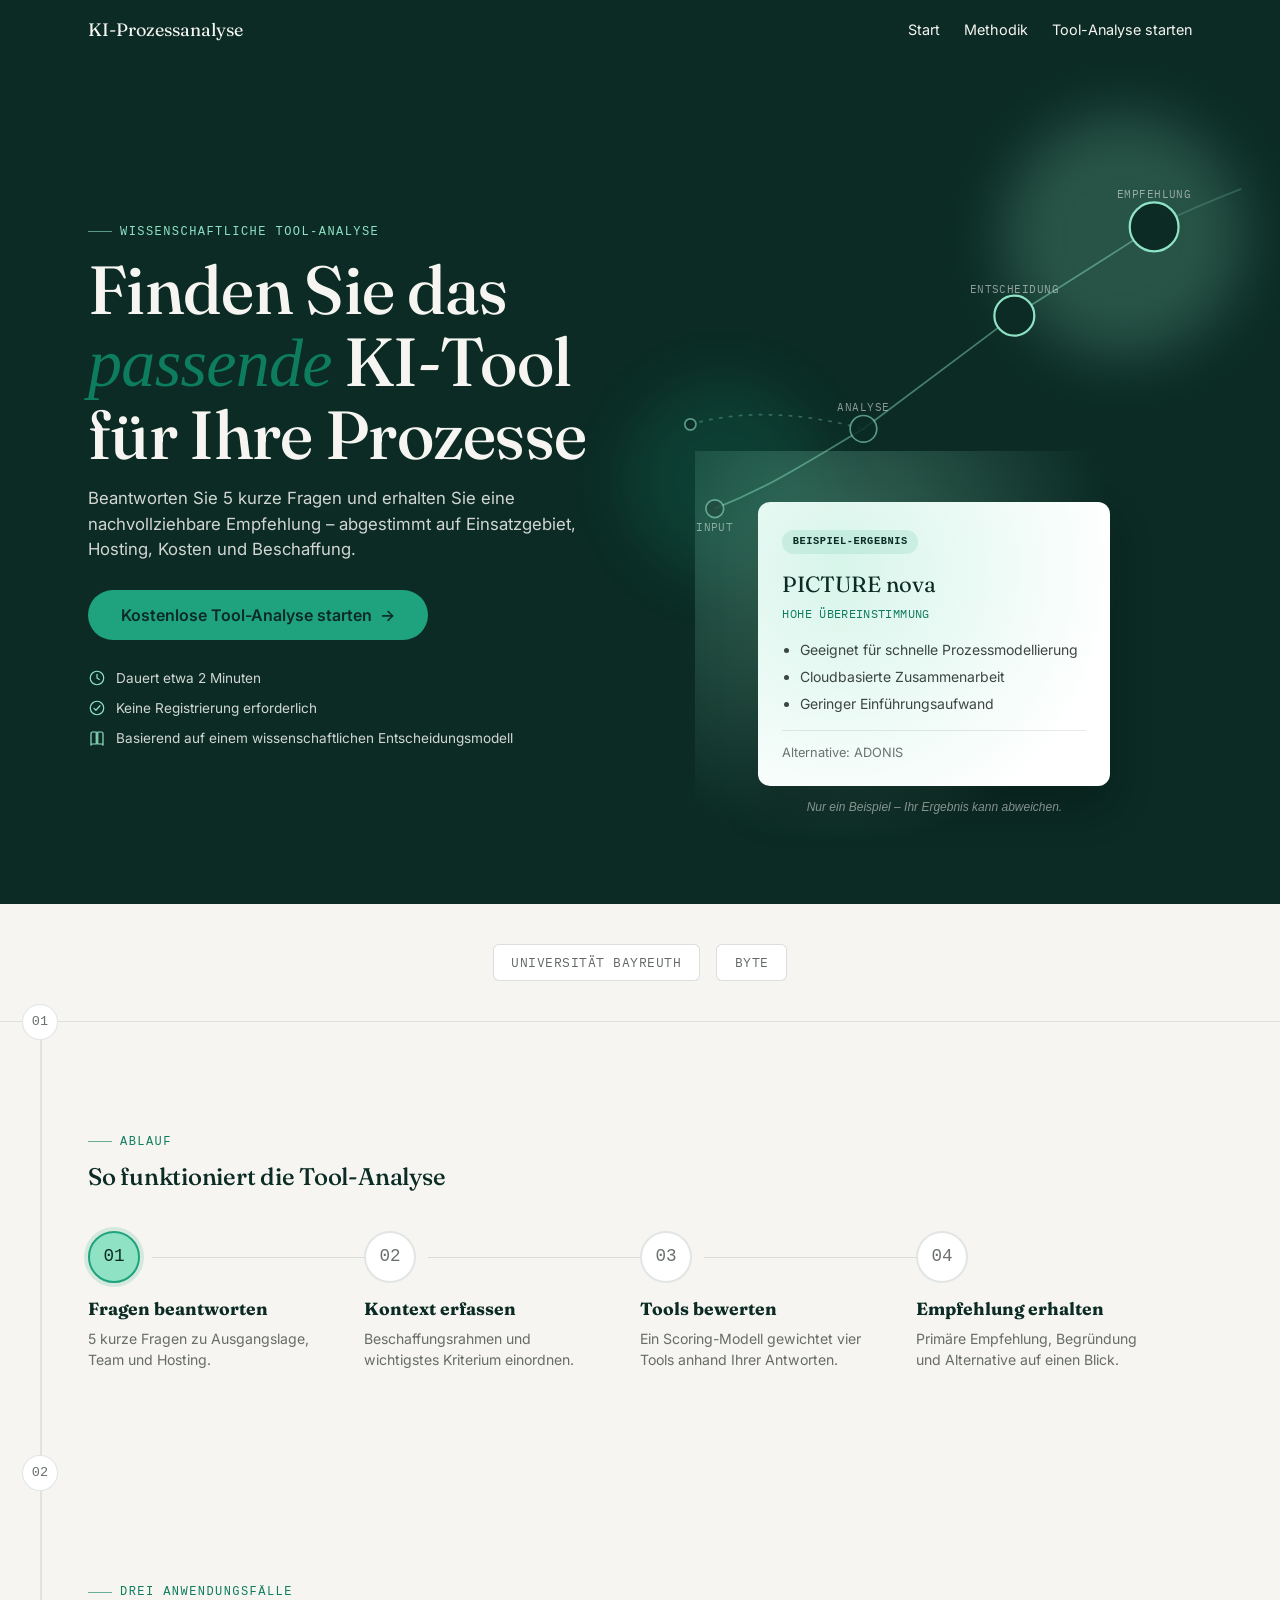
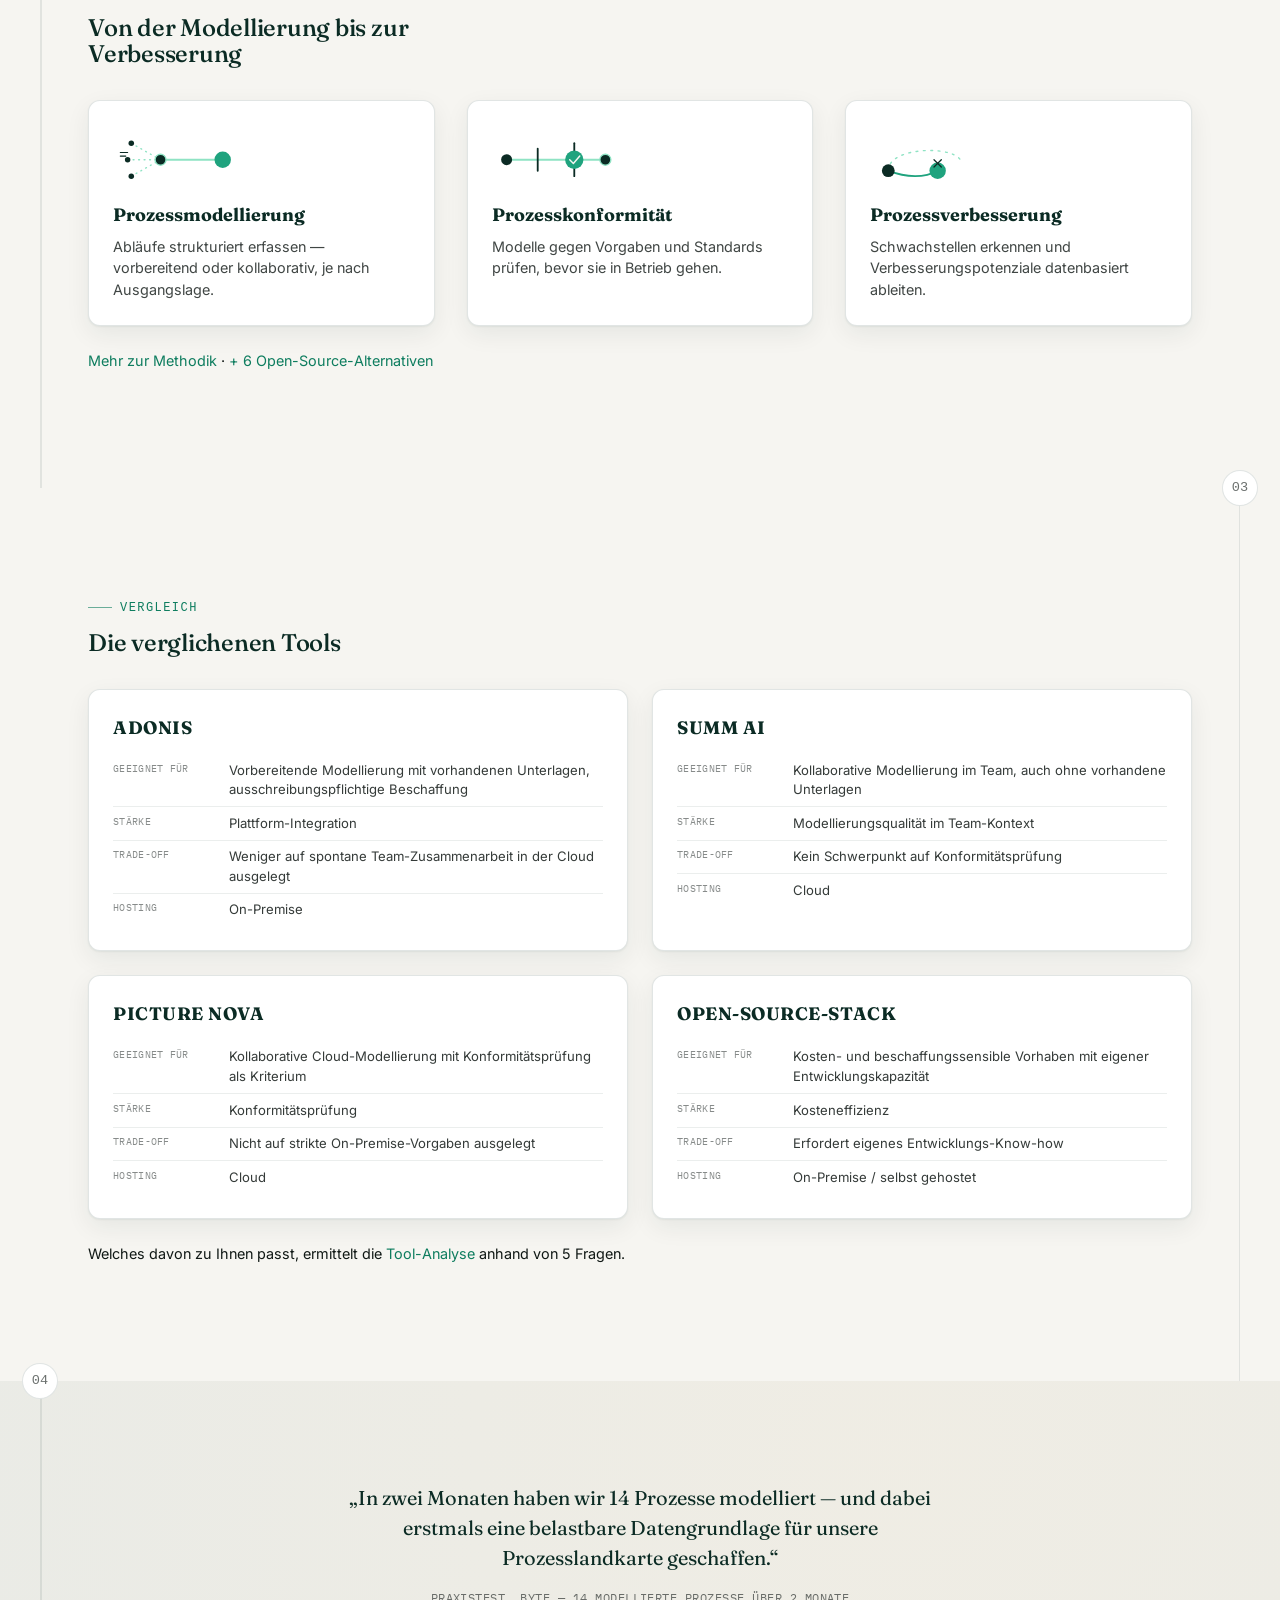
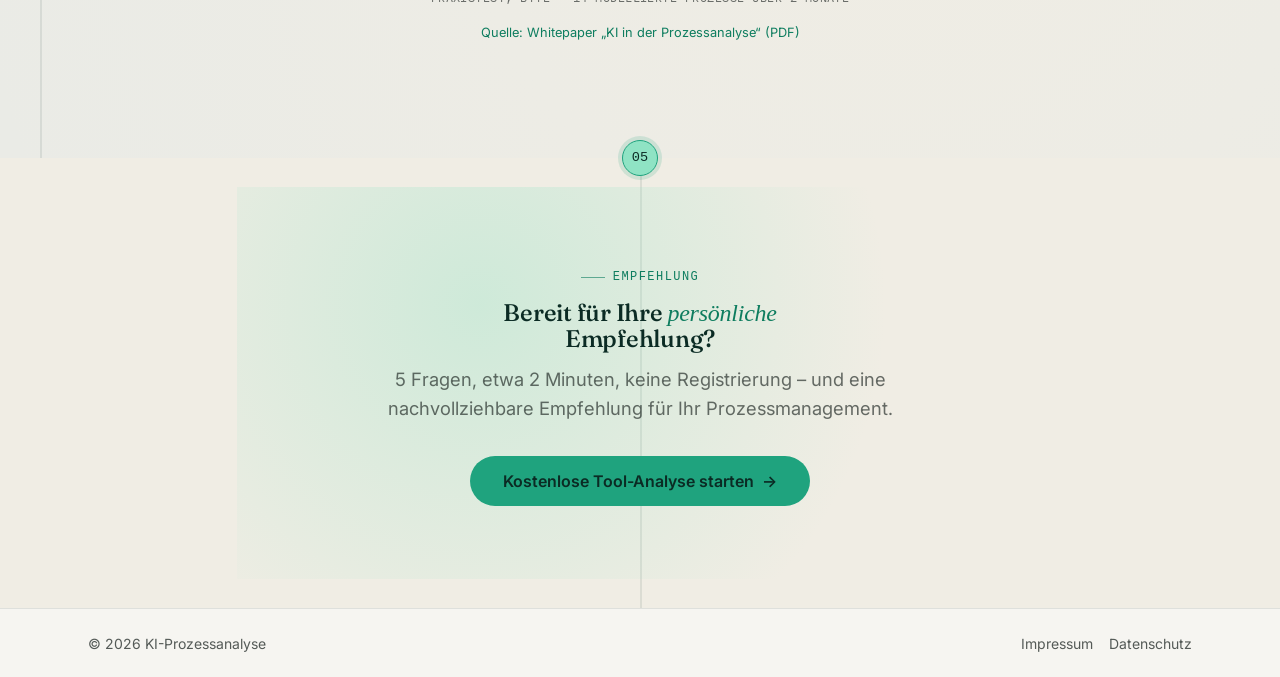
==== commit 9bd4d9dd: "Redesign visual system: process-network hero, node motif, premium result page - Extend design tokens" ====
--- a/index.html
+++ b/index.html
@@ -1,6 +1,7 @@
 <!DOCTYPE html>
 <html lang="de">
 <head>
+<script>document.documentElement.classList.add("js");</script>
 <meta charset="UTF-8" />
 <meta name="viewport" content="width=device-width, initial-scale=1.0" />
 <title>KI-Prozessanalyse — Finden Sie das passende Tool</title>
@@ -34,13 +35,14 @@
 <main>
   <section class="hero">
     <div class="wrap hero-grid">
-      <div class="hero-copy">
-        <h1>Finden Sie das passende KI-Tool für Ihre Prozesse</h1>
+      <div class="hero-copy" data-reveal>
+        <p class="eyebrow eyebrow--on-dark">Wissenschaftliche Tool-Analyse</p>
+        <h1 class="heading-hero">Finden Sie das <em>passende</em> KI-Tool für Ihre Prozesse</h1>
         <p class="hero-subhead">
           Beantworten Sie 5 kurze Fragen und erhalten Sie eine nachvollziehbare Empfehlung &ndash; abgestimmt auf
           Einsatzgebiet, Hosting, Kosten und Beschaffung.
         </p>
-        <a href="wizard.html" class="btn">Kostenlose Tool-Analyse starten</a>
+        <a href="wizard.html" class="btn btn--arrow">Kostenlose Tool-Analyse starten</a>
         <ul class="reassurance-list">
           <li>
             <svg class="reassurance-icon" viewBox="0 0 24 24" fill="none" stroke="currentColor" stroke-width="1.6" aria-hidden="true">
@@ -66,7 +68,40 @@
         </ul>
       </div>
 
-      <div class="hero-sample">
+      <div class="hero-sample" data-reveal>
+        <svg class="hero-network" viewBox="0 0 520 360" aria-hidden="true" focusable="false">
+          <defs>
+            <filter id="hero-blur" x="-50%" y="-50%" width="200%" height="200%">
+              <feGaussianBlur stdDeviation="26" />
+            </filter>
+          </defs>
+          <circle cx="430" cy="80" r="110" fill="#8FE3C4" opacity="0.22" filter="url(#hero-blur)" />
+          <circle cx="70" cy="300" r="90" fill="#1FA37E" opacity="0.16" filter="url(#hero-blur)" />
+
+          <path class="flow-path flow-path--faint" d="M458,72 C486,58 505,50 536,38" />
+          <path class="flow-path flow-path--dashed" d="M40,250 C90,236 142,240 196,254" />
+          <path class="flow-path" d="M62,326 C112,306 142,286 196,254" />
+          <path class="flow-path" d="M196,254 C236,224 276,194 332,152" />
+          <path class="flow-path" d="M332,152 C372,127 412,102 458,72" />
+
+          <circle class="flow-dot flow-dot--p1" r="3.2" />
+          <circle class="flow-dot flow-dot--p2" r="3.2" />
+          <circle class="flow-dot flow-dot--p3" r="3.2" />
+
+          <circle class="flow-node-circle" cx="40" cy="250" r="5" />
+          <circle class="flow-node-circle" cx="62" cy="326" r="8" />
+          <text class="flow-label" x="62" y="346" text-anchor="middle">Input</text>
+
+          <circle class="flow-node-circle" cx="196" cy="254" r="12" />
+          <text class="flow-label" x="196" y="238" text-anchor="middle">Analyse</text>
+
+          <circle class="flow-node-circle flow-node-circle--highlight node-pulse" cx="332" cy="152" r="18" />
+          <text class="flow-label" x="332" y="132" text-anchor="middle">Entscheidung</text>
+
+          <circle class="flow-node-circle flow-node-circle--highlight node-pulse node-pulse--delay" cx="458" cy="72" r="22" />
+          <text class="flow-label" x="458" y="46" text-anchor="middle">Empfehlung</text>
+        </svg>
+
         <div class="sample-card" role="img" aria-label="Beispielhaftes Ergebnis: PICTURE nova mit hoher Übereinstimmung. Dies ist nicht Ihr tatsächliches Ergebnis.">
           <span class="sample-badge">Beispiel-Ergebnis</span>
           <p class="sample-tool">PICTURE nova</p>
@@ -90,55 +125,98 @@
     </div>
   </section>
 
-  <section class="section">
-    <div class="wrap">
-      <h2>Drei Anwendungsfälle</h2>
+  <section class="section how-it-works flow-section" id="wie-es-funktioniert">
+    <span class="node node--md flow-node" aria-hidden="true">01</span>
+    <div class="wrap" data-reveal>
+      <p class="eyebrow">Ablauf</p>
+      <h2 class="heading-section">So funktioniert die Tool-Analyse</h2>
+      <ol class="process-sequence">
+        <li>
+          <span class="node node--lg node--active">01</span>
+          <h3>Fragen beantworten</h3>
+          <p>5 kurze Fragen zu Ausgangslage, Team und Hosting.</p>
+        </li>
+        <li>
+          <span class="node node--lg">02</span>
+          <h3>Kontext erfassen</h3>
+          <p>Beschaffungsrahmen und wichtigstes Kriterium einordnen.</p>
+        </li>
+        <li>
+          <span class="node node--lg">03</span>
+          <h3>Tools bewerten</h3>
+          <p>Ein Scoring-Modell gewichtet vier Tools anhand Ihrer Antworten.</p>
+        </li>
+        <li>
+          <span class="node node--lg">04</span>
+          <h3>Empfehlung erhalten</h3>
+          <p>Primäre Empfehlung, Begründung und Alternative auf einen Blick.</p>
+        </li>
+      </ol>
+    </div>
+  </section>
+
+  <section class="section flow-section" id="anwendungsfaelle">
+    <span class="node node--md flow-node" aria-hidden="true">02</span>
+    <div class="wrap" data-reveal>
+      <p class="eyebrow">Drei Anwendungsfälle</p>
+      <h2 class="heading-section">Von der Modellierung bis zur Verbesserung</h2>
       <div class="cards">
-        <div class="card">
-          <svg class="usecase-icon" viewBox="0 0 140 48" aria-hidden="true">
-            <line x1="20" y1="24" x2="120" y2="24" stroke="var(--color-accent-light)" stroke-width="2" />
-            <circle cx="20" cy="24" r="8" fill="var(--color-primary)" />
-            <circle cx="70" cy="24" r="8" fill="var(--color-accent)" />
-            <circle cx="120" cy="24" r="8" fill="var(--color-primary)" />
+        <div class="card" tabindex="0">
+          <svg class="usecase-icon" viewBox="0 0 140 70" aria-hidden="true">
+            <line class="usecase-line" x1="20" y1="20" x2="52" y2="38" stroke="#8FE3C4" stroke-width="1.5" stroke-dasharray="1 5" stroke-linecap="round" />
+            <line class="usecase-line" x1="16" y1="38" x2="52" y2="38" stroke="#8FE3C4" stroke-width="1.5" stroke-dasharray="1 5" stroke-linecap="round" />
+            <line class="usecase-line" x1="20" y1="56" x2="52" y2="38" stroke="#8FE3C4" stroke-width="1.5" stroke-dasharray="1 5" stroke-linecap="round" />
+            <line x1="8" y1="30" x2="16" y2="30" stroke="#0B2B24" stroke-width="1.2" stroke-linecap="round" />
+            <line x1="8" y1="34" x2="14" y2="34" stroke="#0B2B24" stroke-width="1.2" stroke-linecap="round" />
+            <circle class="usecase-dot" cx="20" cy="20" r="3" fill="#0B2B24" />
+            <circle class="usecase-dot" cx="16" cy="38" r="3" fill="#0B2B24" />
+            <circle class="usecase-dot" cx="20" cy="56" r="3" fill="#0B2B24" />
+            <line class="usecase-line" x1="52" y1="38" x2="120" y2="38" stroke="#8FE3C4" stroke-width="2" stroke-linecap="round" />
+            <circle cx="52" cy="38" r="6" fill="#0B2B24" stroke="#8FE3C4" stroke-width="1.5" />
+            <circle cx="120" cy="38" r="9" fill="#1FA37E" />
           </svg>
           <h3>Prozessmodellierung</h3>
           <p>Abläufe strukturiert erfassen — vorbereitend oder kollaborativ, je nach Ausgangslage.</p>
         </div>
-        <div class="card">
-          <svg class="usecase-icon" viewBox="0 0 140 48" aria-hidden="true">
-            <line x1="20" y1="24" x2="120" y2="24" stroke="var(--color-accent-light)" stroke-width="2" />
-            <circle cx="20" cy="24" r="8" fill="var(--color-primary)" />
-            <rect x="60" y="12" width="24" height="24" transform="rotate(45 72 24)" fill="var(--color-warn)" />
-            <circle cx="120" cy="24" r="8" fill="var(--color-primary)" />
+        <div class="card" tabindex="0">
+          <svg class="usecase-icon" viewBox="0 0 140 70" aria-hidden="true">
+            <line class="usecase-line" x1="16" y1="38" x2="124" y2="38" stroke="#8FE3C4" stroke-width="2" stroke-linecap="round" />
+            <line x1="50" y1="26" x2="50" y2="50" stroke="#0B2B24" stroke-width="2" stroke-linecap="round" />
+            <line x1="90" y1="20" x2="90" y2="56" stroke="#0B2B24" stroke-width="2" stroke-linecap="round" />
+            <circle cx="16" cy="38" r="6" fill="#0B2B24" />
+            <circle cx="90" cy="38" r="10" fill="#1FA37E" />
+            <path d="M85,38 l4,4 l7,-8" fill="none" stroke="#F6F5F1" stroke-width="1.6" stroke-linecap="round" stroke-linejoin="round" />
+            <circle cx="124" cy="38" r="6" fill="#0B2B24" stroke="#8FE3C4" stroke-width="1.5" />
           </svg>
           <h3>Prozesskonformität</h3>
           <p>Modelle gegen Vorgaben und Standards prüfen, bevor sie in Betrieb gehen.</p>
         </div>
-        <div class="card">
-          <svg class="usecase-icon" viewBox="0 0 140 48" aria-hidden="true">
-            <line x1="20" y1="36" x2="70" y2="24" stroke="var(--color-accent-light)" stroke-width="2" />
-            <line x1="70" y1="24" x2="120" y2="10" stroke="var(--color-accent-light)" stroke-width="2" />
-            <circle cx="20" cy="36" r="7" fill="var(--color-primary)" />
-            <circle cx="70" cy="24" r="7" fill="var(--color-accent)" />
-            <circle cx="120" cy="10" r="7" fill="var(--color-accent)" />
+        <div class="card" tabindex="0">
+          <svg class="usecase-icon" viewBox="0 0 140 70" aria-hidden="true">
+            <path class="usecase-line" d="M20,50 C20,22 100,22 100,42" fill="none" stroke="#8FE3C4" stroke-width="1.5" stroke-dasharray="2 6" stroke-linecap="round" />
+            <path d="M20,50 C40,58 60,58 74,50" fill="none" stroke="#1FA37E" stroke-width="2" stroke-linecap="round" />
+            <circle cx="20" cy="50" r="7" fill="#0B2B24" />
+            <circle cx="74" cy="50" r="9" fill="#1FA37E" />
+            <line x1="70" y1="38" x2="78" y2="46" stroke="#0B2B24" stroke-width="1.4" stroke-linecap="round" />
+            <line x1="78" y1="38" x2="70" y2="46" stroke="#0B2B24" stroke-width="1.4" stroke-linecap="round" />
           </svg>
           <h3>Prozessverbesserung</h3>
           <p>Schwachstellen erkennen und Verbesserungspotenziale datenbasiert ableiten.</p>
         </div>
       </div>
-      <p style="margin-top: 1rem; font-size: 0.9rem">
-        <a href="methodik.html" style="color: var(--color-accent); text-decoration: underline">Mehr zur Methodik</a>
+      <p style="margin-top: 1.5rem; font-size: 0.9rem">
+        <a href="methodik.html" class="link-underline">Mehr zur Methodik</a>
         &middot;
-        <a href="methodik.html#open-source-tools" style="color: var(--color-accent); text-decoration: underline"
-          >+ 6 Open-Source-Alternativen</a
-        >
+        <a href="methodik.html#open-source-tools" class="link-underline">+ 6 Open-Source-Alternativen</a>
       </p>
     </div>
   </section>
 
-  <section class="section">
-    <div class="wrap">
-      <h2>Die verglichenen Tools</h2>
+  <section class="section flow-section flow-section--right" id="tools">
+    <span class="node node--md flow-node" aria-hidden="true">03</span>
+    <div class="wrap" data-reveal>
+      <p class="eyebrow">Vergleich</p>
+      <h2 class="heading-section">Die verglichenen Tools</h2>
       <div class="tools-grid">
         <div class="card">
           <h3 class="tool-name">ADONIS</h3>
@@ -177,28 +255,39 @@
           </dl>
         </div>
       </div>
-      <p style="margin-top: 1rem; font-size: 0.9rem">
+      <p style="margin-top: 1.5rem; font-size: 0.9rem">
         Welches davon zu Ihnen passt, ermittelt die
-        <a href="wizard.html" style="color: var(--color-accent); text-decoration: underline">Tool-Analyse</a> anhand
-        von 5 Fragen.
+        <a href="wizard.html" class="link-underline">Tool-Analyse</a> anhand von 5 Fragen.
       </p>
     </div>
   </section>
 
-  <section class="quote-section">
-    <div class="wrap-narrow">
+  <section class="quote-section flow-section field-warm" id="praxis">
+    <span class="node node--md flow-node" aria-hidden="true">04</span>
+    <div class="wrap-narrow" data-reveal>
       <blockquote>
         &bdquo;In zwei Monaten haben wir 14 Prozesse modelliert &mdash; und dabei erstmals eine belastbare
         Datengrundlage für unsere Prozesslandkarte geschaffen.&ldquo;
       </blockquote>
       <cite>Praxistest, byte &mdash; 14 modellierte Prozesse über 2 Monate</cite>
       <p style="margin-top: 1rem; font-size: 0.8rem">
-        <a
-          href="https://epub.uni-bayreuth.de/id/eprint/8942/1/KI_in_der_Prozessanalyse.pdf"
-          style="color: var(--color-accent); text-decoration: underline"
+        <a href="https://epub.uni-bayreuth.de/id/eprint/8942/1/KI_in_der_Prozessanalyse.pdf" class="link-underline"
           >Quelle: Whitepaper &bdquo;KI in der Prozessanalyse&ldquo; (PDF)</a
         >
       </p>
+    </div>
+  </section>
+
+  <section class="section cta-section flow-section flow-section--center" id="start">
+    <span class="node node--md node--active flow-node" aria-hidden="true">05</span>
+    <div class="wrap-narrow cta-panel" data-reveal>
+      <p class="eyebrow">Empfehlung</p>
+      <h2 class="heading-section">Bereit für Ihre <em>persönliche</em> Empfehlung?</h2>
+      <p class="lede" style="margin: 0.75rem auto 2rem">
+        5 Fragen, etwa 2 Minuten, keine Registrierung &ndash; und eine nachvollziehbare Empfehlung für Ihr
+        Prozessmanagement.
+      </p>
+      <a href="wizard.html" class="btn btn--arrow">Kostenlose Tool-Analyse starten</a>
     </div>
   </section>
 </main>
@@ -214,5 +303,7 @@
     </nav>
   </div>
 </footer>
+
+<script src="js/reveal.js"></script>
 </body>
 </html>
--- a/css/styles.css
+++ b/css/styles.css
@@ -9,6 +9,46 @@
   --font-display: "Fraunces", serif;
   --font-body: "Inter", sans-serif;
   --font-mono: "IBM Plex Mono", monospace;
+
+  /* Extended tokens — redesign system, built on the palette above */
+  --color-bg: var(--color-neutral);
+  --color-bg-warm: #f0ede4;
+  --color-surface: #ffffff;
+  --color-muted: rgba(16, 24, 21, 0.62);
+  --color-muted-on-dark: rgba(246, 245, 241, 0.72);
+  --color-border: rgba(11, 43, 36, 0.12);
+  --color-border-on-dark: rgba(246, 245, 241, 0.18);
+  /* Darker accent shade for text on light backgrounds — var(--color-accent) alone is ~3:1 against
+     var(--color-bg), which fails WCAG AA for small text; this hue-matched shade passes at ~4.5:1+. */
+  --color-accent-text: #0e7d5f;
+
+  --gradient-mint-field: radial-gradient(circle at 30% 30%, rgba(143, 227, 196, 0.35), transparent 65%);
+  --gradient-warm-field: radial-gradient(circle at 70% 20%, rgba(240, 237, 228, 0.9), rgba(246, 245, 241, 0));
+  --gradient-dark-halo: radial-gradient(circle, rgba(31, 163, 126, 0.35), transparent 70%);
+  --gradient-dot-grid: radial-gradient(rgba(11, 43, 36, 0.14) 1px, transparent 1px);
+
+  --shadow-card: 0 1px 2px rgba(11, 43, 36, 0.06), 0 8px 24px rgba(11, 43, 36, 0.07);
+  --shadow-card-hover: 0 4px 10px rgba(11, 43, 36, 0.08), 0 20px 40px rgba(11, 43, 36, 0.14);
+
+  --radius-sm: 0.5rem;
+  --radius-md: 0.75rem;
+  --radius-lg: 1.25rem;
+
+  --content-width: 72rem;
+  --content-width-narrow: 42rem;
+
+  --space-section: clamp(4rem, 4rem + 3vw, 7rem);
+  --space-section-lg: clamp(5rem, 5rem + 4vw, 9rem);
+
+  --motion-fast: 200ms;
+  --motion-medium: 350ms;
+  --motion-slow: 900ms;
+  --ease-standard: cubic-bezier(0.22, 0.61, 0.36, 1);
+
+  --line-width: 1.5px;
+  --node-size-sm: 1.5rem;
+  --node-size-md: 2.25rem;
+  --node-size-lg: 3.25rem;
 }
 
 * {
@@ -47,6 +87,288 @@
     transition-duration: 0.001ms !important;
     scroll-behavior: auto !important;
   }
+
+  .flow-dot,
+  .node-pulse {
+    opacity: 0 !important;
+  }
+}
+
+/* ---------- Typography scale ---------- */
+.eyebrow {
+  display: inline-flex;
+  align-items: center;
+  gap: 0.5rem;
+  margin: 0 0 0.85rem;
+  font-family: var(--font-mono);
+  font-size: 0.75rem;
+  font-weight: 500;
+  text-transform: uppercase;
+  letter-spacing: 0.12em;
+  color: var(--color-accent-text);
+}
+
+.eyebrow::before {
+  content: "";
+  display: inline-block;
+  width: 1.5rem;
+  height: var(--line-width);
+  background-color: currentColor;
+  opacity: 0.6;
+}
+
+.eyebrow--on-dark {
+  color: var(--color-accent-light);
+}
+
+.heading-hero {
+  font-family: var(--font-display);
+  font-weight: 500;
+  font-size: clamp(2.5rem, 2rem + 4vw, 4.25rem);
+  line-height: 1.05;
+  letter-spacing: -0.01em;
+  margin: 0 0 1rem;
+}
+
+.heading-section {
+  font-family: var(--font-display);
+  font-weight: 500;
+  font-size: clamp(1.875rem, 1.5rem + 2.2vw, 3rem);
+  line-height: 1.1;
+  letter-spacing: -0.01em;
+  margin: 0;
+  max-width: 24ch;
+}
+
+.heading-section em,
+.heading-hero em {
+  font-style: italic;
+  color: var(--color-accent-text);
+}
+
+.lede {
+  max-width: 38rem;
+  font-size: clamp(1rem, 0.94rem + 0.3vw, 1.15rem);
+  line-height: 1.6;
+  color: var(--color-muted);
+}
+
+/* ---------- Numbered process nodes ---------- */
+.node {
+  display: inline-flex;
+  align-items: center;
+  justify-content: center;
+  flex-shrink: 0;
+  border-radius: 50%;
+  border: 1.5px solid var(--color-border);
+  background-color: var(--color-surface);
+  color: var(--color-muted);
+  font-family: var(--font-mono);
+  font-weight: 500;
+  line-height: 1;
+}
+
+.node--sm {
+  width: var(--node-size-sm);
+  height: var(--node-size-sm);
+  font-size: 0.65rem;
+}
+
+.node--md {
+  width: var(--node-size-md);
+  height: var(--node-size-md);
+  font-size: 0.85rem;
+}
+
+.node--lg {
+  width: var(--node-size-lg);
+  height: var(--node-size-lg);
+  font-size: 1.1rem;
+  border-width: 2px;
+}
+
+.node--active {
+  border-color: var(--color-accent);
+  color: var(--color-primary);
+  background-color: var(--color-accent-light);
+  box-shadow: 0 0 0 4px rgba(31, 163, 126, 0.16);
+}
+
+.node--done {
+  border-color: var(--color-primary);
+  background-color: var(--color-primary);
+  color: var(--color-accent-light);
+}
+
+.node-row {
+  display: flex;
+  align-items: center;
+  gap: 0.6rem;
+}
+
+.node-row .node-connector {
+  flex: 1;
+  height: var(--line-width);
+  min-width: 1.5rem;
+  background-color: var(--color-border);
+}
+
+/* ---------- Horizontal process sequence ---------- */
+.process-sequence {
+  display: flex;
+  flex-direction: column;
+  gap: 2rem;
+  margin: 2.5rem 0 0;
+  padding: 0;
+  list-style: none;
+}
+
+@media (min-width: 800px) {
+  .process-sequence {
+    flex-direction: row;
+    gap: 0;
+  }
+
+  .process-sequence li {
+    position: relative;
+    flex: 1;
+    padding-right: 1.5rem;
+  }
+
+  .process-sequence li:not(:last-child)::after {
+    content: "";
+    position: absolute;
+    top: calc(var(--node-size-lg) / 2);
+    left: calc(var(--node-size-lg) + 0.75rem);
+    right: 0;
+    height: var(--line-width);
+    background-color: var(--color-border);
+  }
+}
+
+.process-sequence .node {
+  margin-bottom: 0.85rem;
+}
+
+.process-sequence h3 {
+  font-family: var(--font-display);
+  font-size: 1.1rem;
+  color: var(--color-primary);
+  margin: 0 0 0.35rem;
+}
+
+.process-sequence p {
+  margin: 0;
+  font-size: 0.88rem;
+  color: var(--color-muted);
+  max-width: 26ch;
+}
+
+/* ---------- Section connective thread ---------- */
+.flow-section {
+  position: relative;
+}
+
+.flow-section::before {
+  content: "";
+  position: absolute;
+  top: 0;
+  left: 2.5rem;
+  width: var(--line-width);
+  height: 100%;
+  background-color: var(--color-border);
+  opacity: 0.7;
+}
+
+.flow-section--right::before {
+  left: auto;
+  right: 2.5rem;
+}
+
+.flow-section--center::before {
+  left: 50%;
+}
+
+.flow-section .flow-node {
+  position: absolute;
+  top: 0;
+  left: 2.5rem;
+  transform: translate(-50%, -50%);
+  z-index: 1;
+}
+
+.flow-section--right .flow-node {
+  left: auto;
+  right: 2.5rem;
+  transform: translate(50%, -50%);
+}
+
+.flow-section--center .flow-node {
+  left: 50%;
+}
+
+@media (max-width: 720px) {
+  .flow-section::before,
+  .flow-section .flow-node {
+    display: none;
+  }
+}
+
+/* ---------- Gradient fields ---------- */
+.field-mint {
+  position: relative;
+  isolation: isolate;
+}
+
+.field-mint::before {
+  content: "";
+  position: absolute;
+  inset: -10% -5%;
+  background: var(--gradient-mint-field);
+  z-index: -1;
+  pointer-events: none;
+}
+
+.field-warm {
+  background-image: var(--gradient-warm-field);
+}
+
+.field-dots {
+  position: relative;
+}
+
+.field-dots::after {
+  content: "";
+  position: absolute;
+  inset: 0;
+  background-image: var(--gradient-dot-grid);
+  background-size: 18px 18px;
+  opacity: 0.5;
+  pointer-events: none;
+  z-index: 0;
+}
+
+/* ---------- Scroll reveal ----------
+   Hidden state only applies once the "js" class is present (set by an inline
+   script in <head>) — if JavaScript is blocked or fails, [data-reveal]
+   content simply stays at its normal, fully visible default. */
+.js [data-reveal] {
+  opacity: 0;
+  transform: translateY(14px);
+  transition: opacity var(--motion-medium) var(--ease-standard), transform var(--motion-medium) var(--ease-standard);
+}
+
+[data-reveal].is-visible {
+  opacity: 1;
+  transform: none;
+}
+
+@media (prefers-reduced-motion: reduce) {
+  .js [data-reveal] {
+    opacity: 1;
+    transform: none;
+    transition: none;
+  }
 }
 
 /* Layout */
@@ -130,38 +452,33 @@
 }
 
 .site-footer nav a:hover {
-  color: var(--color-accent);
+  color: var(--color-accent-text);
 }
 
 /* Hero */
 .hero {
+  position: relative;
   background-color: var(--color-primary);
   color: var(--color-neutral);
+  overflow: hidden;
 }
 
 .hero-grid {
+  position: relative;
   display: grid;
   grid-template-columns: 1fr;
   align-items: center;
-  gap: 2.5rem;
+  gap: 3rem;
   padding-top: 4rem;
   padding-bottom: 4rem;
 }
 
 @media (min-width: 860px) {
   .hero-grid {
-    grid-template-columns: 1.15fr 0.85fr;
-    padding-top: 5rem;
-    padding-bottom: 5rem;
-  }
-}
-
-.hero h1 {
-  font-family: var(--font-display);
-  font-weight: 500;
-  font-size: 2.5rem;
-  line-height: 1.2;
-  margin: 0 0 1rem;
+    grid-template-columns: 1.05fr 1fr;
+    padding-top: 5.5rem;
+    padding-bottom: 5.5rem;
+  }
 }
 
 .hero-subhead {
@@ -196,20 +513,144 @@
 }
 
 .hero-sample {
+  position: relative;
   display: flex;
   flex-direction: column;
   align-items: center;
   gap: 0.75rem;
 }
 
+/* ---------- Hero process-network illustration ---------- */
+.hero-network {
+  display: block;
+  width: 100%;
+  max-width: 34rem;
+  height: auto;
+  overflow: visible;
+  margin: 0 auto -2.5rem;
+}
+
+@media (min-width: 860px) {
+  .hero-network {
+    max-width: none;
+    width: 112%;
+    margin-left: -6%;
+    margin-bottom: -3.5rem;
+  }
+}
+
+.flow-path {
+  fill: none;
+  stroke: rgba(143, 227, 196, 0.45);
+  stroke-width: 1.6;
+  stroke-linecap: round;
+}
+
+.flow-path--dashed {
+  stroke-dasharray: 2 7;
+  stroke: rgba(143, 227, 196, 0.3);
+}
+
+.flow-path--faint {
+  stroke: rgba(143, 227, 196, 0.2);
+}
+
+.flow-node-circle {
+  fill: rgba(11, 43, 36, 0.85);
+  stroke: rgba(143, 227, 196, 0.6);
+  stroke-width: 1.5;
+}
+
+.flow-node-circle--highlight {
+  fill: var(--color-primary);
+  stroke: var(--color-accent-light);
+  stroke-width: 2;
+  transform-origin: center;
+  transform-box: fill-box;
+}
+
+.flow-label {
+  font-family: var(--font-mono);
+  font-size: 10px;
+  letter-spacing: 0.04em;
+  fill: rgba(246, 245, 241, 0.55);
+  text-transform: uppercase;
+}
+
+.flow-dot {
+  fill: var(--color-accent-light);
+  opacity: 0;
+}
+
+.flow-dot--p1 {
+  offset-path: path("M62,326 C112,306 142,286 196,254");
+  animation: flow-travel 7s linear infinite;
+}
+
+.flow-dot--p2 {
+  offset-path: path("M196,254 C236,224 276,194 332,152");
+  animation: flow-travel 6s linear infinite 1.4s;
+}
+
+.flow-dot--p3 {
+  offset-path: path("M332,152 C372,127 412,102 458,72");
+  animation: flow-travel 5.5s linear infinite 2.6s;
+}
+
+@keyframes flow-travel {
+  0% {
+    offset-distance: 0%;
+    opacity: 0;
+  }
+  8% {
+    opacity: 1;
+  }
+  92% {
+    opacity: 1;
+  }
+  100% {
+    offset-distance: 100%;
+    opacity: 0;
+  }
+}
+
+.node-pulse {
+  animation: node-breathe 4.5s var(--ease-standard) infinite;
+}
+
+.node-pulse--delay {
+  animation-delay: 1.2s;
+}
+
+@keyframes node-breathe {
+  0%,
+  100% {
+    transform: scale(1);
+  }
+  50% {
+    transform: scale(1.06);
+  }
+}
+
 .sample-card {
+  position: relative;
+  z-index: 1;
   width: 100%;
   max-width: 22rem;
   background-color: #fff;
   color: var(--color-ink);
-  border-radius: 0.75rem;
+  border-radius: var(--radius-md);
   padding: 1.5rem;
   box-shadow: 0 20px 40px rgba(0, 0, 0, 0.25);
+}
+
+.sample-card::before {
+  content: "";
+  position: absolute;
+  inset: -18%;
+  background: var(--gradient-mint-field);
+  z-index: -1;
+  pointer-events: none;
 }
 
 .sample-badge {
@@ -238,7 +679,7 @@
   font-size: 0.75rem;
   text-transform: uppercase;
   letter-spacing: 0.03em;
-  color: var(--color-accent);
+  color: var(--color-accent-text);
   margin: 0.3rem 0 1rem;
 }
 
@@ -269,8 +710,10 @@
 
 /* Buttons */
 .btn {
-  display: inline-block;
-  border: none;
+  display: inline-flex;
+  align-items: center;
+  gap: 0.5rem;
+  border: 1.5px solid transparent;
   border-radius: 999px;
   background-color: var(--color-accent);
   color: var(--color-primary);
@@ -280,7 +723,7 @@
   padding: 0.75rem 2rem;
   text-decoration: none;
   cursor: pointer;
-  transition: background-color 0.2s ease;
+  transition: background-color var(--motion-fast) var(--ease-standard), border-color var(--motion-fast) var(--ease-standard);
 }
 
 .btn:hover {
@@ -290,6 +733,50 @@
 .btn:disabled {
   opacity: 0.6;
   cursor: not-allowed;
+}
+
+.btn--arrow::after {
+  content: "\2192";
+  display: inline-block;
+  transition: transform var(--motion-fast) var(--ease-standard);
+}
+
+.btn--arrow:hover::after {
+  transform: translateX(3px);
+}
+
+.btn--ghost {
+  background-color: transparent;
+  border-color: var(--color-border-on-dark);
+  color: inherit;
+}
+
+.btn--ghost:hover {
+  background-color: rgba(246, 245, 241, 0.08);
+  border-color: var(--color-accent-light);
+}
+
+/* Underline-reveal links */
+.link-underline {
+  position: relative;
+  text-decoration: none;
+  color: var(--color-accent-text);
+}
+
+.link-underline::after {
+  content: "";
+  position: absolute;
+  left: 0;
+  right: 100%;
+  bottom: -2px;
+  height: 1.5px;
+  background-color: currentColor;
+  transition: right var(--motion-medium) var(--ease-standard);
+}
+
+.link-underline:hover::after,
+.link-underline:focus-visible::after {
+  right: 0;
 }
 
 /* Trust bar */
@@ -319,7 +806,7 @@
 
 /* Sections */
 .section {
-  padding: 5rem 0;
+  padding: var(--space-section) 0;
 }
 
 .section h2 {
@@ -327,6 +814,30 @@
   font-size: 1.5rem;
   color: var(--color-primary);
   margin: 0;
+}
+
+.cta-section {
+  text-align: center;
+  background-color: var(--color-bg-warm);
+}
+
+.cta-panel {
+  position: relative;
+  isolation: isolate;
+}
+
+.cta-panel::before {
+  content: "";
+  position: absolute;
+  inset: -30% -10%;
+  background: var(--gradient-mint-field);
+  z-index: -1;
+  pointer-events: none;
+}
+
+.cta-panel .heading-section {
+  margin-left: auto;
+  margin-right: auto;
 }
 
 .cards {
@@ -343,10 +854,30 @@
 }
 
 .card {
-  border: 1px solid rgba(11, 43, 36, 0.1);
-  background-color: #fff;
-  border-radius: 0.5rem;
+  border: 1px solid var(--color-border);
+  background-color: var(--color-surface);
+  border-radius: var(--radius-md);
   padding: 1.5rem;
+  box-shadow: var(--shadow-card);
+  transition: transform var(--motion-medium) var(--ease-standard), box-shadow var(--motion-medium) var(--ease-standard),
+    border-color var(--motion-medium) var(--ease-standard);
+}
+
+.card:hover,
+.card:focus-within {
+  transform: translateY(-4px);
+  box-shadow: var(--shadow-card-hover);
+  border-color: rgba(31, 163, 126, 0.35);
+}
+
+.card:hover .usecase-line,
+.card:focus-within .usecase-line {
+  stroke: var(--color-accent);
+}
+
+.card:hover .usecase-dot,
+.card:focus-within .usecase-dot {
+  fill: var(--color-accent);
 }
 
 .usecase-icon {
@@ -424,7 +955,7 @@
 
 .ux-hoch {
   background-color: rgba(31, 163, 126, 0.15);
-  color: var(--color-accent);
+  color: var(--color-accent-text);
 }
 
 .ux-mittel {
@@ -486,7 +1017,7 @@
 /* Quote */
 .quote-section {
   background-color: rgba(11, 43, 36, 0.05);
-  padding: 4rem 0;
+  padding: var(--space-section) 0;
   text-align: center;
 }
 
@@ -569,17 +1100,36 @@
   box-shadow: 0 0 0 4px rgba(31, 163, 126, 0.22);
 }
 
+.wizard-question {
+  position: relative;
+  border-radius: var(--radius-lg);
+  padding: 2.5rem 0 0;
+  animation: question-enter var(--motion-medium) var(--ease-standard) both;
+}
+
+@keyframes question-enter {
+  from {
+    opacity: 0;
+    transform: translateY(10px);
+  }
+  to {
+    opacity: 1;
+    transform: none;
+  }
+}
+
 .wizard-question h1 {
   font-family: var(--font-display);
-  font-size: 1.875rem;
-  color: var(--color-primary);
-  margin: 2.5rem 0 0;
+  font-size: clamp(1.6rem, 1.3rem + 1.6vw, 2.5rem);
+  line-height: 1.2;
+  color: var(--color-primary);
+  margin: 0;
 }
 
 .wizard-question .helper {
-  margin-top: 0.5rem;
+  margin-top: 0.6rem;
   font-size: 0.9rem;
-  color: rgba(16, 24, 21, 0.7);
+  color: var(--color-muted);
 }
 
 .options {
@@ -590,27 +1140,51 @@
 }
 
 .option-btn {
-  border: 1px solid rgba(11, 43, 36, 0.15);
-  background-color: #fff;
+  position: relative;
+  display: flex;
+  align-items: center;
+  gap: 0.85rem;
+  border: 1.5px solid var(--color-border);
+  background-color: var(--color-surface);
   color: var(--color-ink);
-  border-radius: 0.5rem;
+  border-radius: var(--radius-sm);
   padding: 1rem 1.5rem;
+  min-height: 44px;
   text-align: left;
   font-family: var(--font-body);
   font-size: 1rem;
   cursor: pointer;
-  transition: border-color 0.2s ease, background-color 0.2s ease;
+  transition: border-color var(--motion-fast) var(--ease-standard), background-color var(--motion-fast) var(--ease-standard),
+    transform var(--motion-fast) var(--ease-standard);
+}
+
+.option-btn::before {
+  content: "";
+  flex-shrink: 0;
+  width: 1.1rem;
+  height: 1.1rem;
+  border-radius: 50%;
+  border: 1.5px solid var(--color-border);
+  transition: border-color var(--motion-fast) var(--ease-standard), background-color var(--motion-fast) var(--ease-standard);
 }
 
 .option-btn:hover {
   border-color: var(--color-accent);
   background-color: rgba(143, 227, 196, 0.2);
+  transform: translateY(-2px);
 }
 
 .option-btn.selected {
   border-color: var(--color-accent);
   background-color: rgba(31, 163, 126, 0.1);
   color: var(--color-primary);
+  font-weight: 600;
+}
+
+.option-btn.selected::before {
+  border-color: var(--color-accent);
+  border-width: 4px;
+  background-color: var(--color-surface);
 }
 
 .back-link {
@@ -631,17 +1205,9 @@
 }
 
 /* Result page */
-.result-eyebrow {
-  font-family: var(--font-mono);
-  font-size: 0.75rem;
-  text-transform: uppercase;
-  letter-spacing: 0.04em;
-  color: var(--color-accent);
-}
-
 .result-title {
   font-family: var(--font-display);
-  font-size: 2.5rem;
+  font-size: clamp(2rem, 1.6rem + 1.6vw, 2.75rem);
   color: var(--color-primary);
   margin: 0.5rem 0;
 }
@@ -651,12 +1217,41 @@
   color: rgba(16, 24, 21, 0.8);
 }
 
+.recommendation-card {
+  position: relative;
+  isolation: isolate;
+  border: 1px solid var(--color-border);
+  background-color: var(--color-surface);
+  border-radius: var(--radius-lg);
+  padding: 2rem;
+  box-shadow: var(--shadow-card);
+}
+
+.recommendation-node {
+  position: absolute;
+  top: -1.1rem;
+  left: 2rem;
+  background-color: var(--color-primary);
+  border-color: var(--color-primary);
+  color: var(--color-accent-light);
+}
+
 .panel {
   border: 1px solid rgba(11, 43, 36, 0.1);
   background-color: #fff;
-  border-radius: 0.5rem;
+  border-radius: var(--radius-md);
   padding: 1.25rem;
   margin-top: 1.5rem;
+}
+
+.panel--limitation {
+  border-left: 3px solid var(--color-warn);
+}
+
+.panel--alt {
+  background-color: transparent;
+  box-shadow: none;
+  opacity: 0.9;
 }
 
 .panel h2 {
@@ -690,6 +1285,26 @@
 
 .answer-list .q {
   color: rgba(16, 24, 21, 0.5);
+}
+
+.numbered-list {
+  counter-reset: item;
+}
+
+.numbered-list li {
+  position: relative;
+  padding-left: 2.25rem;
+  counter-increment: item;
+}
+
+.numbered-list li::before {
+  content: counter(item, decimal-leading-zero);
+  position: absolute;
+  left: 0;
+  top: 0.35rem;
+  font-family: var(--font-mono);
+  font-size: 0.7rem;
+  color: var(--color-accent-text);
 }
 
 /* Lead form */
